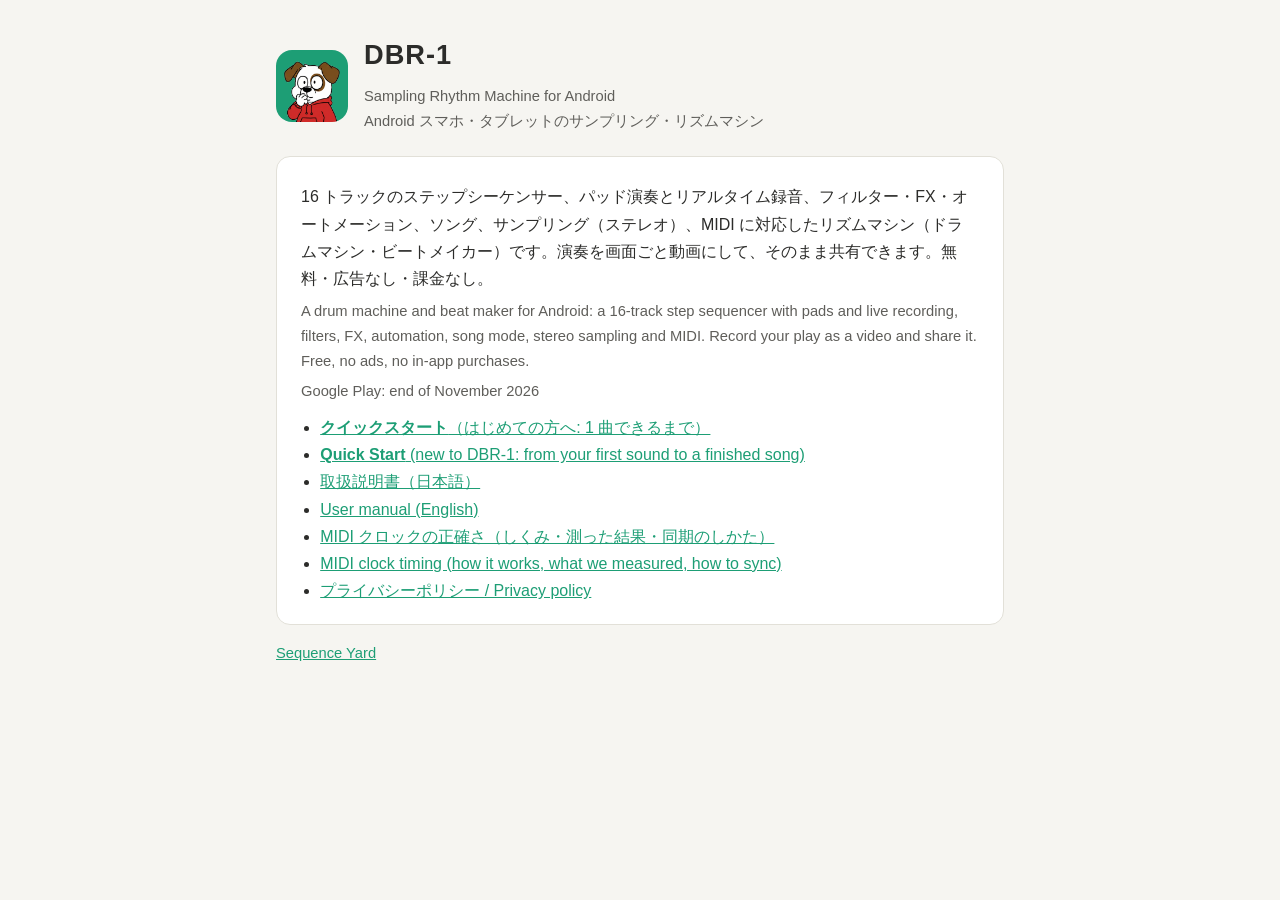
==== dbr1/index.html @ 56efedf0 "MIDI クロックの正確さのページ（日本語・英語）を公開。DBR-1 のページのリンクとサイトマップに追加 Co-Authored-By: Claude Opus 5.5 <noreply@anthr" ====
<!doctype html>
<html lang="ja">
<head>
<meta charset="utf-8">
<meta name="viewport" content="width=device-width, initial-scale=1">
<title>DBR-1 Sampling Rhythm Machine for Android | サンプリング・リズムマシン</title>
<meta name="description" content="DBR-1 は Android のスマホ・タブレットで動くサンプリング・リズムマシン（ドラムマシン・ビートメイカー）です。16 トラックのステップシーケンサー、パッド演奏、サンプリング、FX、オートメーション、MIDI。無料・広告なし・課金なし。 / DBR-1 is a sampling rhythm machine (drum machine and beat maker) for Android phones and tablets: 16-track step sequencer, pads, sampling, FX, automation and MIDI. Free, no ads, no in-app purchases.">
<link rel="canonical" href="https://sequence-yard.github.io/dbr1/">
<meta property="og:type" content="website">
<meta property="og:site_name" content="Sequence Yard">
<meta property="og:title" content="DBR-1 Sampling Rhythm Machine for Android | サンプリング・リズムマシン">
<meta property="og:description" content="DBR-1 は Android のスマホ・タブレットで動くサンプリング・リズムマシン（ドラムマシン・ビートメイカー）です。16 トラックのステップシーケンサー、パッド演奏、サンプリング、FX、オートメーション、MIDI。無料・広告なし・課金なし。 / DBR-1 is a sampling rhythm machine (drum machine and beat maker) for Android phones and tablets: 16-track step sequencer, pads, sampling, FX, automation and MIDI. Free, no ads, no in-app purchases.">
<meta property="og:url" content="https://sequence-yard.github.io/dbr1/">
<meta property="og:image" content="https://sequence-yard.github.io/dbr1/og.png">
<meta property="og:locale" content="ja_JP">
<meta name="twitter:card" content="summary_large_image">
<script type="application/ld+json">{"@context": "https://schema.org", "@type": "SoftwareApplication", "name": "DBR-1 Sampling Rhythm Machine", "alternateName": "DBR-1", "operatingSystem": "Android", "applicationCategory": "MultimediaApplication", "description": "DBR-1 is a sampling rhythm machine (drum machine and beat maker) for Android phones and tablets: 16-track step sequencer, pads, sampling, FX, automation and MIDI. Free, no ads, no in-app purchases.", "url": "https://sequence-yard.github.io/dbr1/", "image": "https://sequence-yard.github.io/dbr1/icon.png", "inLanguage": ["ja", "en"], "offers": {"@type": "Offer", "price": "0", "priceCurrency": "USD"}, "author": {"@type": "Organization", "name": "Sequence Yard", "url": "https://sequence-yard.github.io/"}}</script>
<style>
  :root { --bg:#f6f5f1; --card:#fff; --text:#2c2c2a; --sub:#5f5e5a; --line:#e2e0d8; --accent:#1d9e75; }
  @media (prefers-color-scheme: dark) {
    :root { --bg:#161616; --card:#1f1f1e; --text:#e8e7e2; --sub:#a3a29c; --line:#333; --accent:#5dcaa5; }
  }
  * { box-sizing: border-box; }
  body { margin:0; background:var(--bg); color:var(--text);
         font: 16px/1.7 "Roboto","Noto Sans JP","Hiragino Sans",sans-serif; }
  main { max-width: 760px; margin: 0 auto; padding: 32px 16px 64px; }
  a { color: var(--accent); }
  .card { background:var(--card); border:1px solid var(--line); border-radius:14px; padding:20px 24px; margin:16px 0; }
  .app { display:flex; gap:16px; align-items:center; }
  .app img { width:72px; height:72px; border-radius:16px; flex:none; }
  h1 { margin:0 0 4px; font-size:1.7em; letter-spacing:1px; }
  h2 { margin:0; font-size:1.25em; }
  p { margin:.4em 0; }
  .sub { color:var(--sub); font-size:.92em; }
  ul.links { padding-left:1.2em; margin:.6em 0 0; }
</style>
</head>
<body>
<main>
<div class="app">
  <img src="icon.png" alt="DBR-1">
  <div>
    <h1>DBR-1</h1>
    <p class="sub">Sampling Rhythm Machine for Android<br>Android スマホ・タブレットのサンプリング・リズムマシン</p>
  </div>
</div>

<div class="card">
  <p>16 トラックのステップシーケンサー、パッド演奏とリアルタイム録音、フィルター・FX・オートメーション、ソング、サンプリング（ステレオ）、MIDI に対応したリズムマシン（ドラムマシン・ビートメイカー）です。演奏を画面ごと動画にして、そのまま共有できます。無料・広告なし・課金なし。</p>
  <p class="sub">A drum machine and beat maker for Android: a 16-track step sequencer with pads and live recording, filters, FX, automation, song mode, stereo sampling and MIDI. Record your play as a video and share it. Free, no ads, no in-app purchases.</p>
  <p class="sub">Google Play: end of November 2026</p>
  <ul class="links">
    <li><a href="manual/quick_ja.html"><b>クイックスタート</b>（はじめての方へ: 1 曲できるまで）</a></li>
    <li><a href="manual/quick_en.html"><b>Quick Start</b> (new to DBR-1: from your first sound to a finished song)</a></li>
    <li><a href="manual/ja.html">取扱説明書（日本語）</a></li>
    <li><a href="manual/en.html">User manual (English)</a></li>
    <li><a href="manual/midi-clock_ja.html">MIDI クロックの正確さ（しくみ・測った結果・同期のしかた）</a></li>
    <li><a href="manual/midi-clock_en.html">MIDI clock timing (how it works, what we measured, how to sync)</a></li>
    <li><a href="https://sequence-yard.github.io/dbr1-privacy/">プライバシーポリシー / Privacy policy</a></li>
  </ul>
</div>

<p class="sub"><a href="../">Sequence Yard</a></p>
</main>
</body>
</html>
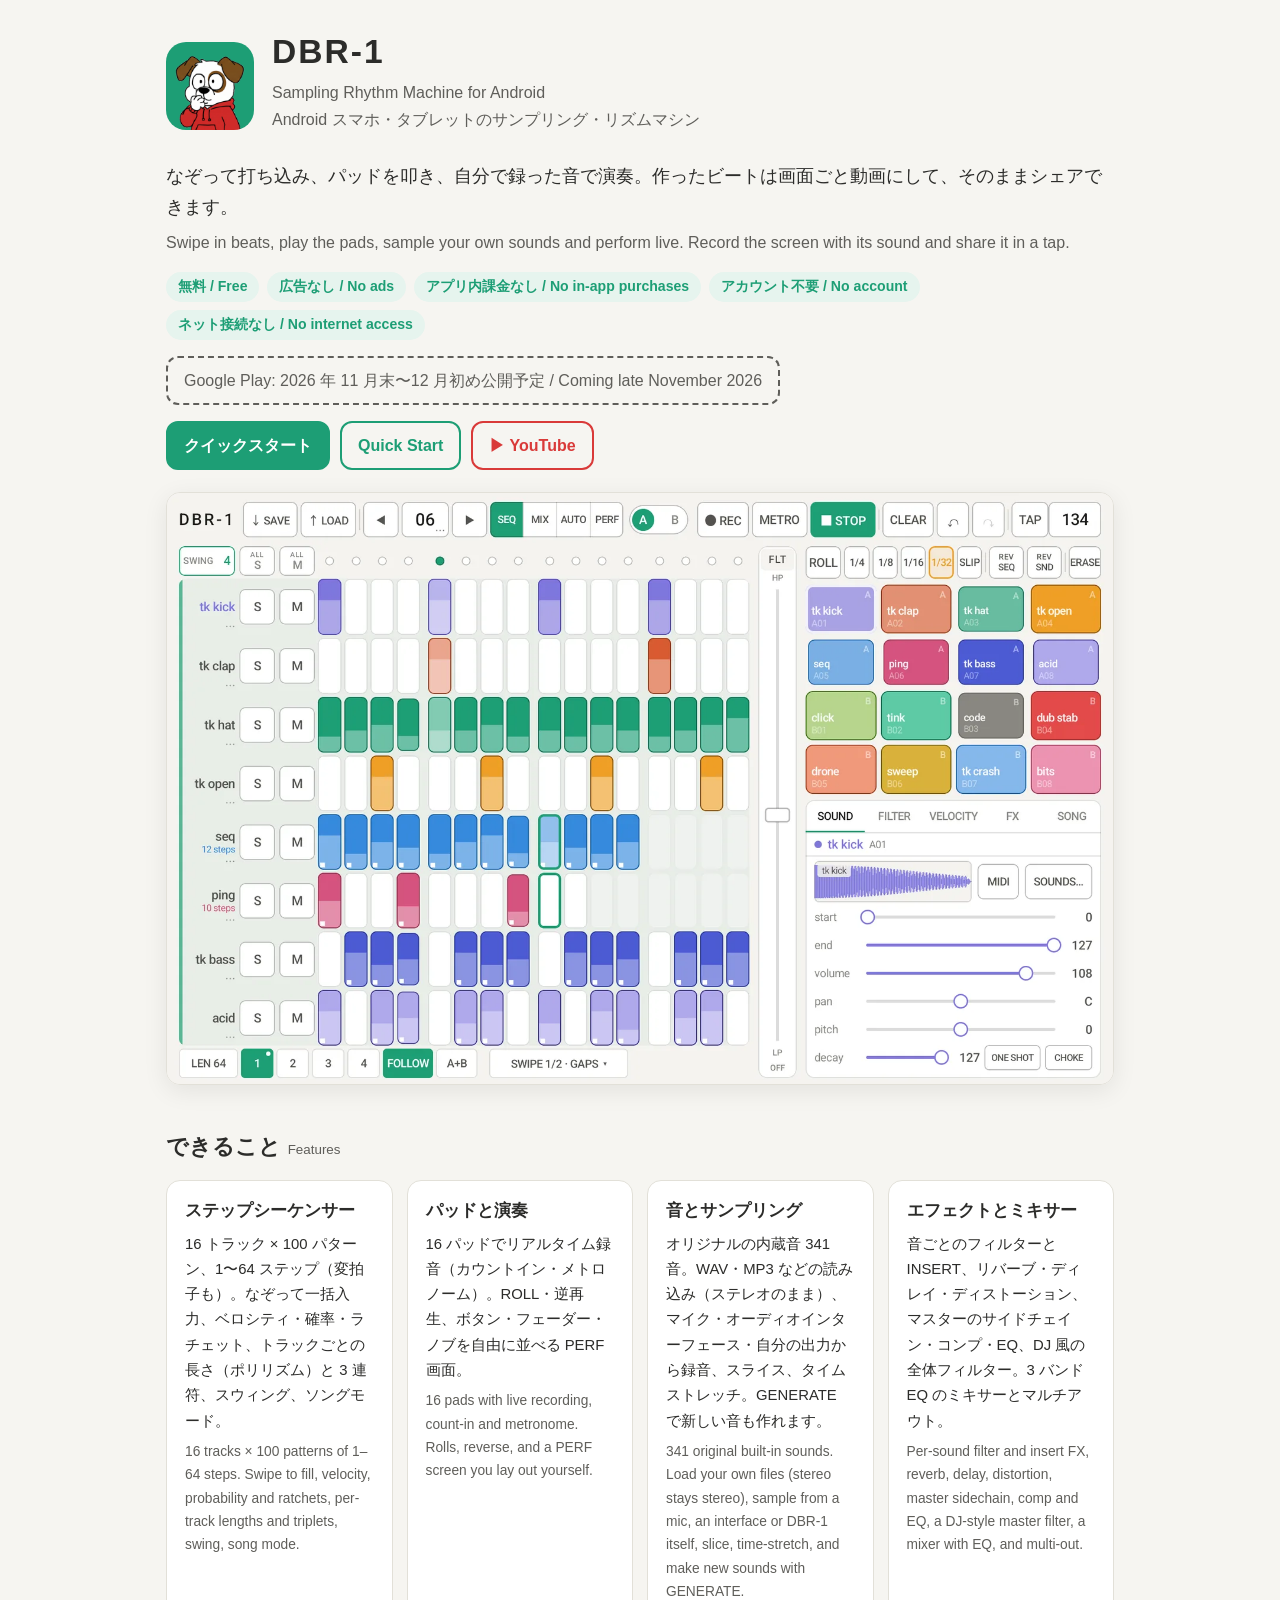
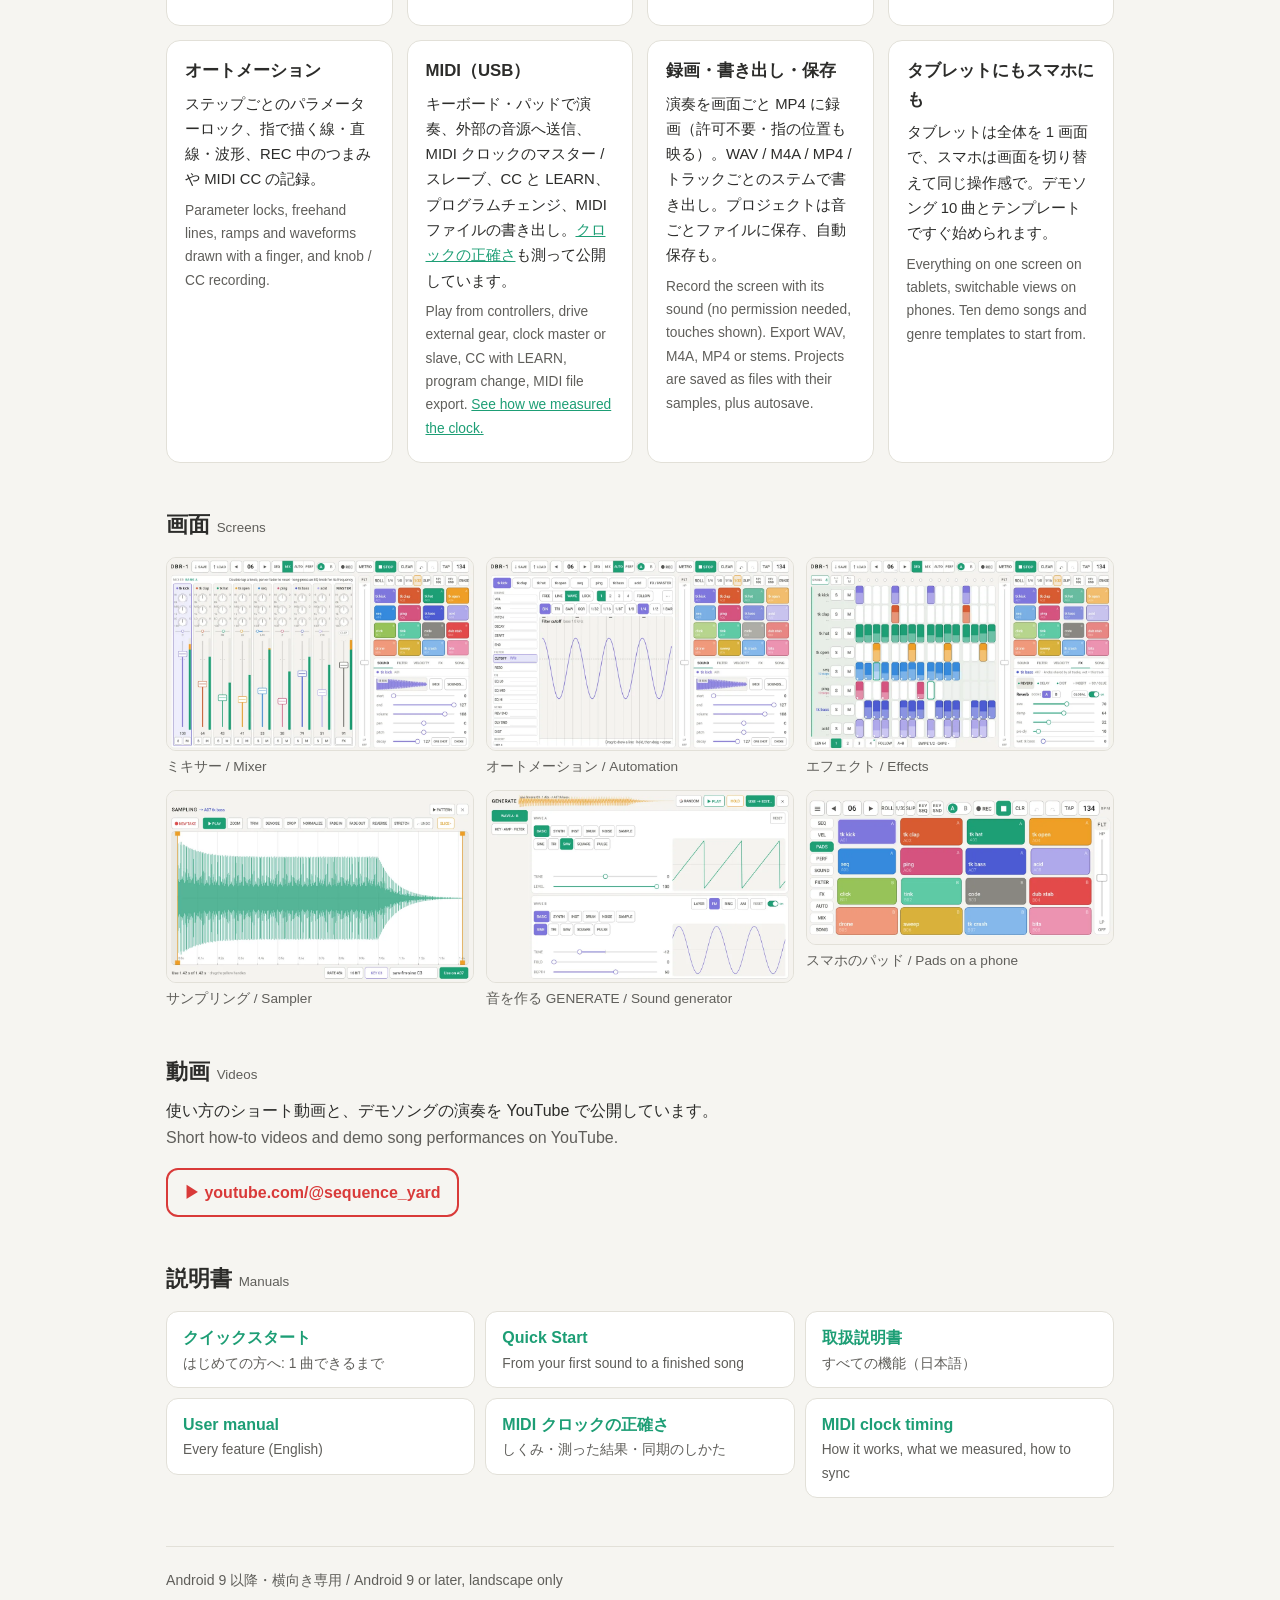
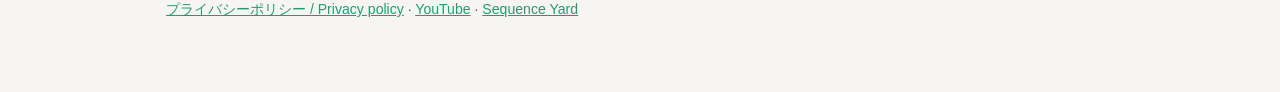
==== commit 09f701c3: "DBR-1 のページを作り直し: スクリーンショット、機能のカード、画面のギャラリー、YouTube へのリンク、説明書のリンクをカードに Co-Authored-By: Claude Opus 5." ====
--- a/dbr1/index.html
+++ b/dbr1/index.html
@@ -14,30 +14,54 @@
 <meta property="og:image" content="https://sequence-yard.github.io/dbr1/og.png">
 <meta property="og:locale" content="ja_JP">
 <meta name="twitter:card" content="summary_large_image">
-<script type="application/ld+json">{"@context": "https://schema.org", "@type": "SoftwareApplication", "name": "DBR-1 Sampling Rhythm Machine", "alternateName": "DBR-1", "operatingSystem": "Android", "applicationCategory": "MultimediaApplication", "description": "DBR-1 is a sampling rhythm machine (drum machine and beat maker) for Android phones and tablets: 16-track step sequencer, pads, sampling, FX, automation and MIDI. Free, no ads, no in-app purchases.", "url": "https://sequence-yard.github.io/dbr1/", "image": "https://sequence-yard.github.io/dbr1/icon.png", "inLanguage": ["ja", "en"], "offers": {"@type": "Offer", "price": "0", "priceCurrency": "USD"}, "author": {"@type": "Organization", "name": "Sequence Yard", "url": "https://sequence-yard.github.io/"}}</script>
+<script type="application/ld+json">{"@context": "https://schema.org", "@type": "SoftwareApplication", "name": "DBR-1 Sampling Rhythm Machine", "alternateName": "DBR-1", "operatingSystem": "Android", "applicationCategory": "MultimediaApplication", "description": "DBR-1 is a sampling rhythm machine (drum machine and beat maker) for Android phones and tablets: 16-track step sequencer, pads, sampling, FX, automation and MIDI. Free, no ads, no in-app purchases.", "url": "https://sequence-yard.github.io/dbr1/", "image": "https://sequence-yard.github.io/dbr1/icon.png", "screenshot": "https://sequence-yard.github.io/dbr1/img/tablet_1_sequencer.webp", "inLanguage": ["ja", "en"], "offers": {"@type": "Offer", "price": "0", "priceCurrency": "USD"}, "author": {"@type": "Organization", "name": "Sequence Yard", "url": "https://sequence-yard.github.io/", "sameAs": ["https://www.youtube.com/@sequence_yard"]}}</script>
 <style>
-  :root { --bg:#f6f5f1; --card:#fff; --text:#2c2c2a; --sub:#5f5e5a; --line:#e2e0d8; --accent:#1d9e75; }
+  :root { --bg:#f6f5f1; --card:#fff; --text:#2c2c2a; --sub:#5f5e5a; --line:#e2e0d8; --accent:#1d9e75; --chip:#e6f4ee; --yt:#d93a39; }
   @media (prefers-color-scheme: dark) {
-    :root { --bg:#161616; --card:#1f1f1e; --text:#e8e7e2; --sub:#a3a29c; --line:#333; --accent:#5dcaa5; }
+    :root { --bg:#161616; --card:#1f1f1e; --text:#e8e7e2; --sub:#a3a29c; --line:#333; --accent:#5dcaa5; --chip:#1d3029; --yt:#f07a79; }
   }
   * { box-sizing: border-box; }
   body { margin:0; background:var(--bg); color:var(--text);
          font: 16px/1.7 "Roboto","Noto Sans JP","Hiragino Sans",sans-serif; }
-  main { max-width: 760px; margin: 0 auto; padding: 32px 16px 64px; }
+  main { max-width: 980px; margin: 0 auto; padding: 32px 16px 64px; }
   a { color: var(--accent); }
-  .card { background:var(--card); border:1px solid var(--line); border-radius:14px; padding:20px 24px; margin:16px 0; }
-  .app { display:flex; gap:16px; align-items:center; }
-  .app img { width:72px; height:72px; border-radius:16px; flex:none; }
-  h1 { margin:0 0 4px; font-size:1.7em; letter-spacing:1px; }
-  h2 { margin:0; font-size:1.25em; }
+  img { max-width:100%; height:auto; display:block; }
+  .hero { display:flex; gap:18px; align-items:center; }
+  .hero img { width:88px; height:88px; border-radius:20px; flex:none; }
+  h1 { margin:0; font-size:2.1em; letter-spacing:2px; line-height:1.2; }
+  h2 { font-size:1.35em; margin:44px 0 4px; }
+  h2 small { font-size:.62em; color:var(--sub); font-weight:normal; margin-left:.5em; }
   p { margin:.4em 0; }
-  .sub { color:var(--sub); font-size:.92em; }
-  ul.links { padding-left:1.2em; margin:.6em 0 0; }
+  .sub { color:var(--sub); }
+  .lead { font-size:1.12em; margin:22px 0 6px; }
+  .chips { display:flex; flex-wrap:wrap; gap:8px; margin:16px 0; padding:0; list-style:none; }
+  .chips li { background:var(--chip); color:var(--accent); border-radius:999px; padding:3px 12px; font-size:.88em; font-weight:bold; }
+  .btns { display:flex; flex-wrap:wrap; gap:10px; margin:16px 0 8px; }
+  .btn { display:inline-flex; align-items:center; gap:8px; border-radius:12px; padding:9px 16px; font-weight:bold; text-decoration:none; border:2px solid var(--accent); }
+  .btn.main { background:var(--accent); color:#fff; }
+  .btn.soon { border-style:dashed; color:var(--sub); border-color:var(--sub); cursor:default; font-weight:normal; }
+  .btn.yt { border-color:var(--yt); color:var(--yt); }
+  .shot { margin:22px 0 0; border-radius:14px; overflow:hidden; border:1px solid var(--line); box-shadow:0 6px 24px rgba(0,0,0,.08); }
+  .grid { display:grid; grid-template-columns:repeat(auto-fill,minmax(min(210px,100%),1fr)); gap:14px; margin-top:14px; }
+  .card { background:var(--card); border:1px solid var(--line); border-radius:14px; padding:16px 18px; }
+  .card h3 { margin:0 0 4px; font-size:1.05em; }
+  .card p { font-size:.93em; }
+  .card .en { color:var(--sub); font-size:.86em; margin-top:6px; }
+  .gallery { display:grid; grid-template-columns:repeat(auto-fill,minmax(min(280px,100%),1fr)); gap:12px; margin-top:14px; }
+  .gallery figure { margin:0; }
+  .gallery img { border-radius:10px; border:1px solid var(--line); }
+  .gallery figcaption { font-size:.85em; color:var(--sub); margin-top:4px; }
+  ul.links { list-style:none; padding:0; margin:14px 0 0; display:grid; grid-template-columns:repeat(auto-fill,minmax(min(280px,100%),1fr)); gap:10px; }
+  ul.links a { display:block; background:var(--card); border:1px solid var(--line); border-radius:12px; padding:12px 16px; text-decoration:none; color:var(--text); }
+  ul.links a b { color:var(--accent); }
+  ul.links a span { display:block; color:var(--sub); font-size:.86em; }
+  footer { margin-top:48px; padding-top:16px; border-top:1px solid var(--line); color:var(--sub); font-size:.88em; }
 </style>
 </head>
 <body>
 <main>
-<div class="app">
+
+<div class="hero">
   <img src="icon.png" alt="DBR-1">
   <div>
     <h1>DBR-1</h1>
@@ -45,22 +69,96 @@
   </div>
 </div>
 
-<div class="card">
-  <p>16 トラックのステップシーケンサー、パッド演奏とリアルタイム録音、フィルター・FX・オートメーション、ソング、サンプリング（ステレオ）、MIDI に対応したリズムマシン（ドラムマシン・ビートメイカー）です。演奏を画面ごと動画にして、そのまま共有できます。無料・広告なし・課金なし。</p>
-  <p class="sub">A drum machine and beat maker for Android: a 16-track step sequencer with pads and live recording, filters, FX, automation, song mode, stereo sampling and MIDI. Record your play as a video and share it. Free, no ads, no in-app purchases.</p>
-  <p class="sub">Google Play: end of November 2026</p>
-  <ul class="links">
-    <li><a href="manual/quick_ja.html"><b>クイックスタート</b>（はじめての方へ: 1 曲できるまで）</a></li>
-    <li><a href="manual/quick_en.html"><b>Quick Start</b> (new to DBR-1: from your first sound to a finished song)</a></li>
-    <li><a href="manual/ja.html">取扱説明書（日本語）</a></li>
-    <li><a href="manual/en.html">User manual (English)</a></li>
-    <li><a href="manual/midi-clock_ja.html">MIDI クロックの正確さ（しくみ・測った結果・同期のしかた）</a></li>
-    <li><a href="manual/midi-clock_en.html">MIDI clock timing (how it works, what we measured, how to sync)</a></li>
-    <li><a href="https://sequence-yard.github.io/dbr1-privacy/">プライバシーポリシー / Privacy policy</a></li>
-  </ul>
+<p class="lead">なぞって打ち込み、パッドを叩き、自分で録った音で演奏。作ったビートは画面ごと動画にして、そのままシェアできます。</p>
+<p class="sub">Swipe in beats, play the pads, sample your own sounds and perform live. Record the screen with its sound and share it in a tap.</p>
+
+<ul class="chips">
+  <li>無料 / Free</li><li>広告なし / No ads</li><li>アプリ内課金なし / No in-app purchases</li><li>アカウント不要 / No account</li><li>ネット接続なし / No internet access</li>
+</ul>
+
+<div class="btns">
+  <span class="btn soon">Google Play: 2026 年 11 月末〜12 月初め公開予定 / Coming late November 2026</span>
+</div>
+<div class="btns">
+  <a class="btn main" href="manual/quick_ja.html">クイックスタート</a>
+  <a class="btn" href="manual/quick_en.html">Quick Start</a>
+  <a class="btn yt" href="https://www.youtube.com/@sequence_yard" target="_blank" rel="noopener">▶ YouTube</a>
 </div>
 
-<p class="sub"><a href="../">Sequence Yard</a></p>
+<div class="shot"><img src="img/tablet_1_sequencer.webp" width="1600" height="1000" alt="DBR-1 のシーケンサーの画面（タブレット） / DBR-1 sequencer on a tablet"></div>
+
+<h2>できること<small>Features</small></h2>
+<div class="grid">
+  <div class="card">
+    <h3>ステップシーケンサー</h3>
+    <p>16 トラック × 100 パターン、1〜64 ステップ（変拍子も）。なぞって一括入力、ベロシティ・確率・ラチェット、トラックごとの長さ（ポリリズム）と 3 連符、スウィング、ソングモード。</p>
+    <p class="en">16 tracks × 100 patterns of 1–64 steps. Swipe to fill, velocity, probability and ratchets, per-track lengths and triplets, swing, song mode.</p>
+  </div>
+  <div class="card">
+    <h3>パッドと演奏</h3>
+    <p>16 パッドでリアルタイム録音（カウントイン・メトロノーム）。ROLL・逆再生、ボタン・フェーダー・ノブを自由に並べる PERF 画面。</p>
+    <p class="en">16 pads with live recording, count-in and metronome. Rolls, reverse, and a PERF screen you lay out yourself.</p>
+  </div>
+  <div class="card">
+    <h3>音とサンプリング</h3>
+    <p>オリジナルの内蔵音 341 音。WAV・MP3 などの読み込み（ステレオのまま）、マイク・オーディオインターフェース・自分の出力から録音、スライス、タイムストレッチ。GENERATE で新しい音も作れます。</p>
+    <p class="en">341 original built-in sounds. Load your own files (stereo stays stereo), sample from a mic, an interface or DBR-1 itself, slice, time-stretch, and make new sounds with GENERATE.</p>
+  </div>
+  <div class="card">
+    <h3>エフェクトとミキサー</h3>
+    <p>音ごとのフィルターと INSERT、リバーブ・ディレイ・ディストーション、マスターのサイドチェイン・コンプ・EQ、DJ 風の全体フィルター。3 バンド EQ のミキサーとマルチアウト。</p>
+    <p class="en">Per-sound filter and insert FX, reverb, delay, distortion, master sidechain, comp and EQ, a DJ-style master filter, a mixer with EQ, and multi-out.</p>
+  </div>
+  <div class="card">
+    <h3>オートメーション</h3>
+    <p>ステップごとのパラメーターロック、指で描く線・直線・波形、REC 中のつまみや MIDI CC の記録。</p>
+    <p class="en">Parameter locks, freehand lines, ramps and waveforms drawn with a finger, and knob / CC recording.</p>
+  </div>
+  <div class="card">
+    <h3>MIDI（USB）</h3>
+    <p>キーボード・パッドで演奏、外部の音源へ送信、MIDI クロックのマスター / スレーブ、CC と LEARN、プログラムチェンジ、MIDI ファイルの書き出し。<a href="manual/midi-clock_ja.html">クロックの正確さ</a>も測って公開しています。</p>
+    <p class="en">Play from controllers, drive external gear, clock master or slave, CC with LEARN, program change, MIDI file export. <a href="manual/midi-clock_en.html">See how we measured the clock.</a></p>
+  </div>
+  <div class="card">
+    <h3>録画・書き出し・保存</h3>
+    <p>演奏を画面ごと MP4 に録画（許可不要・指の位置も映る）。WAV / M4A / MP4 / トラックごとのステムで書き出し。プロジェクトは音ごとファイルに保存、自動保存も。</p>
+    <p class="en">Record the screen with its sound (no permission needed, touches shown). Export WAV, M4A, MP4 or stems. Projects are saved as files with their samples, plus autosave.</p>
+  </div>
+  <div class="card">
+    <h3>タブレットにもスマホにも</h3>
+    <p>タブレットは全体を 1 画面で、スマホは画面を切り替えて同じ操作感で。デモソング 10 曲とテンプレートですぐ始められます。</p>
+    <p class="en">Everything on one screen on tablets, switchable views on phones. Ten demo songs and genre templates to start from.</p>
+  </div>
+</div>
+
+<h2>画面<small>Screens</small></h2>
+<div class="gallery">
+  <figure><img src="img/tablet_2_mixer.webp" loading="lazy" width="960" height="600" alt="ミキサー / Mixer"><figcaption>ミキサー / Mixer</figcaption></figure>
+  <figure><img src="img/tablet_3_automation.webp" loading="lazy" width="960" height="600" alt="オートメーション / Automation"><figcaption>オートメーション / Automation</figcaption></figure>
+  <figure><img src="img/tablet_5_fx.webp" loading="lazy" width="960" height="600" alt="エフェクト / Effects"><figcaption>エフェクト / Effects</figcaption></figure>
+  <figure><img src="img/tablet_4_sampler.webp" loading="lazy" width="960" height="600" alt="サンプリング / Sampler"><figcaption>サンプリング / Sampler</figcaption></figure>
+  <figure><img src="img/tablet_7_generate.webp" loading="lazy" width="960" height="600" alt="音を作る GENERATE / Sound generator"><figcaption>音を作る GENERATE / Sound generator</figcaption></figure>
+  <figure><img src="img/phone_2_pads.webp" loading="lazy" width="960" height="480" alt="スマホのパッド / Pads on a phone"><figcaption>スマホのパッド / Pads on a phone</figcaption></figure>
+</div>
+
+<h2>動画<small>Videos</small></h2>
+<p>使い方のショート動画と、デモソングの演奏を YouTube で公開しています。<br><span class="sub">Short how-to videos and demo song performances on YouTube.</span></p>
+<div class="btns"><a class="btn yt" href="https://www.youtube.com/@sequence_yard" target="_blank" rel="noopener">▶ youtube.com/@sequence_yard</a></div>
+
+<h2>説明書<small>Manuals</small></h2>
+<ul class="links">
+  <li><a href="manual/quick_ja.html"><b>クイックスタート</b><span>はじめての方へ: 1 曲できるまで</span></a></li>
+  <li><a href="manual/quick_en.html"><b>Quick Start</b><span>From your first sound to a finished song</span></a></li>
+  <li><a href="manual/ja.html"><b>取扱説明書</b><span>すべての機能（日本語）</span></a></li>
+  <li><a href="manual/en.html"><b>User manual</b><span>Every feature (English)</span></a></li>
+  <li><a href="manual/midi-clock_ja.html"><b>MIDI クロックの正確さ</b><span>しくみ・測った結果・同期のしかた</span></a></li>
+  <li><a href="manual/midi-clock_en.html"><b>MIDI clock timing</b><span>How it works, what we measured, how to sync</span></a></li>
+</ul>
+
+<footer>
+  <p>Android 9 以降・横向き専用 / Android 9 or later, landscape only</p>
+  <p><a href="https://sequence-yard.github.io/dbr1-privacy/">プライバシーポリシー / Privacy policy</a> · <a href="https://www.youtube.com/@sequence_yard" target="_blank" rel="noopener">YouTube</a> · <a href="../">Sequence Yard</a></p>
+</footer>
 </main>
 </body>
 </html>
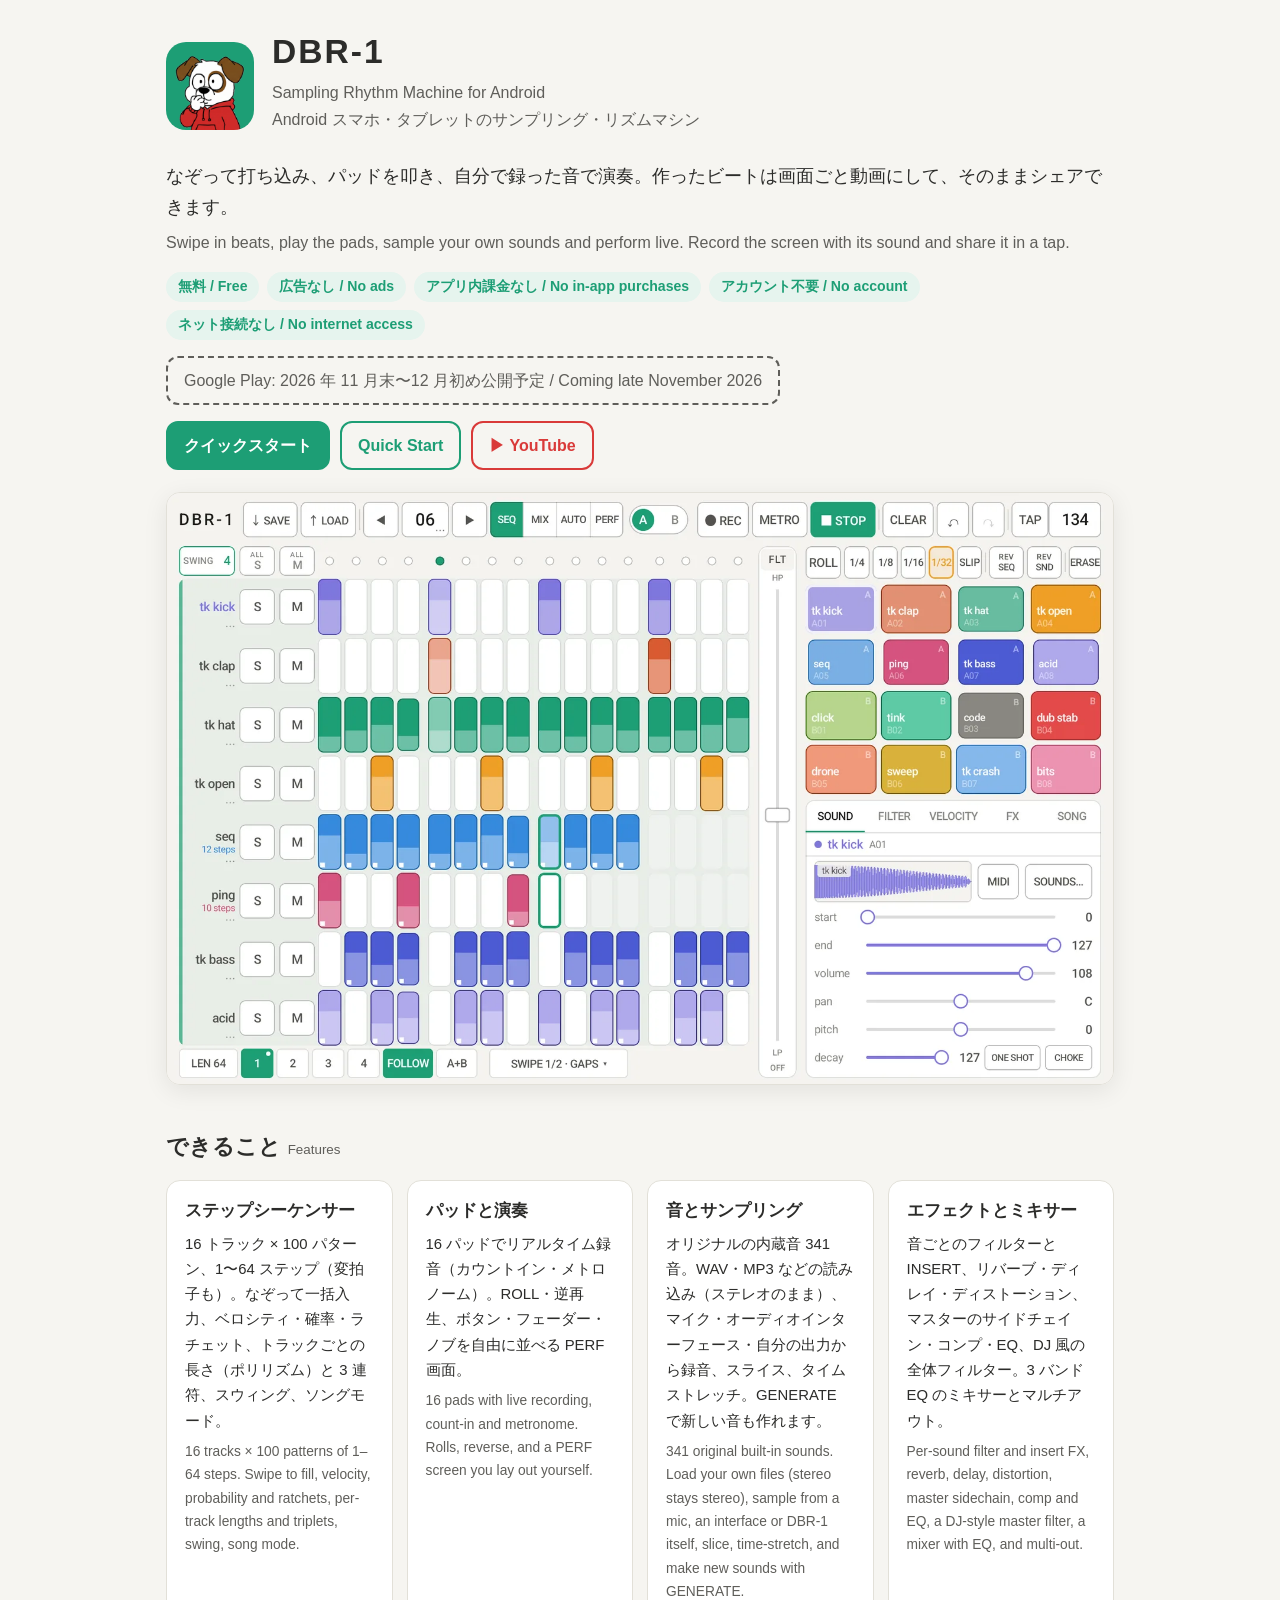
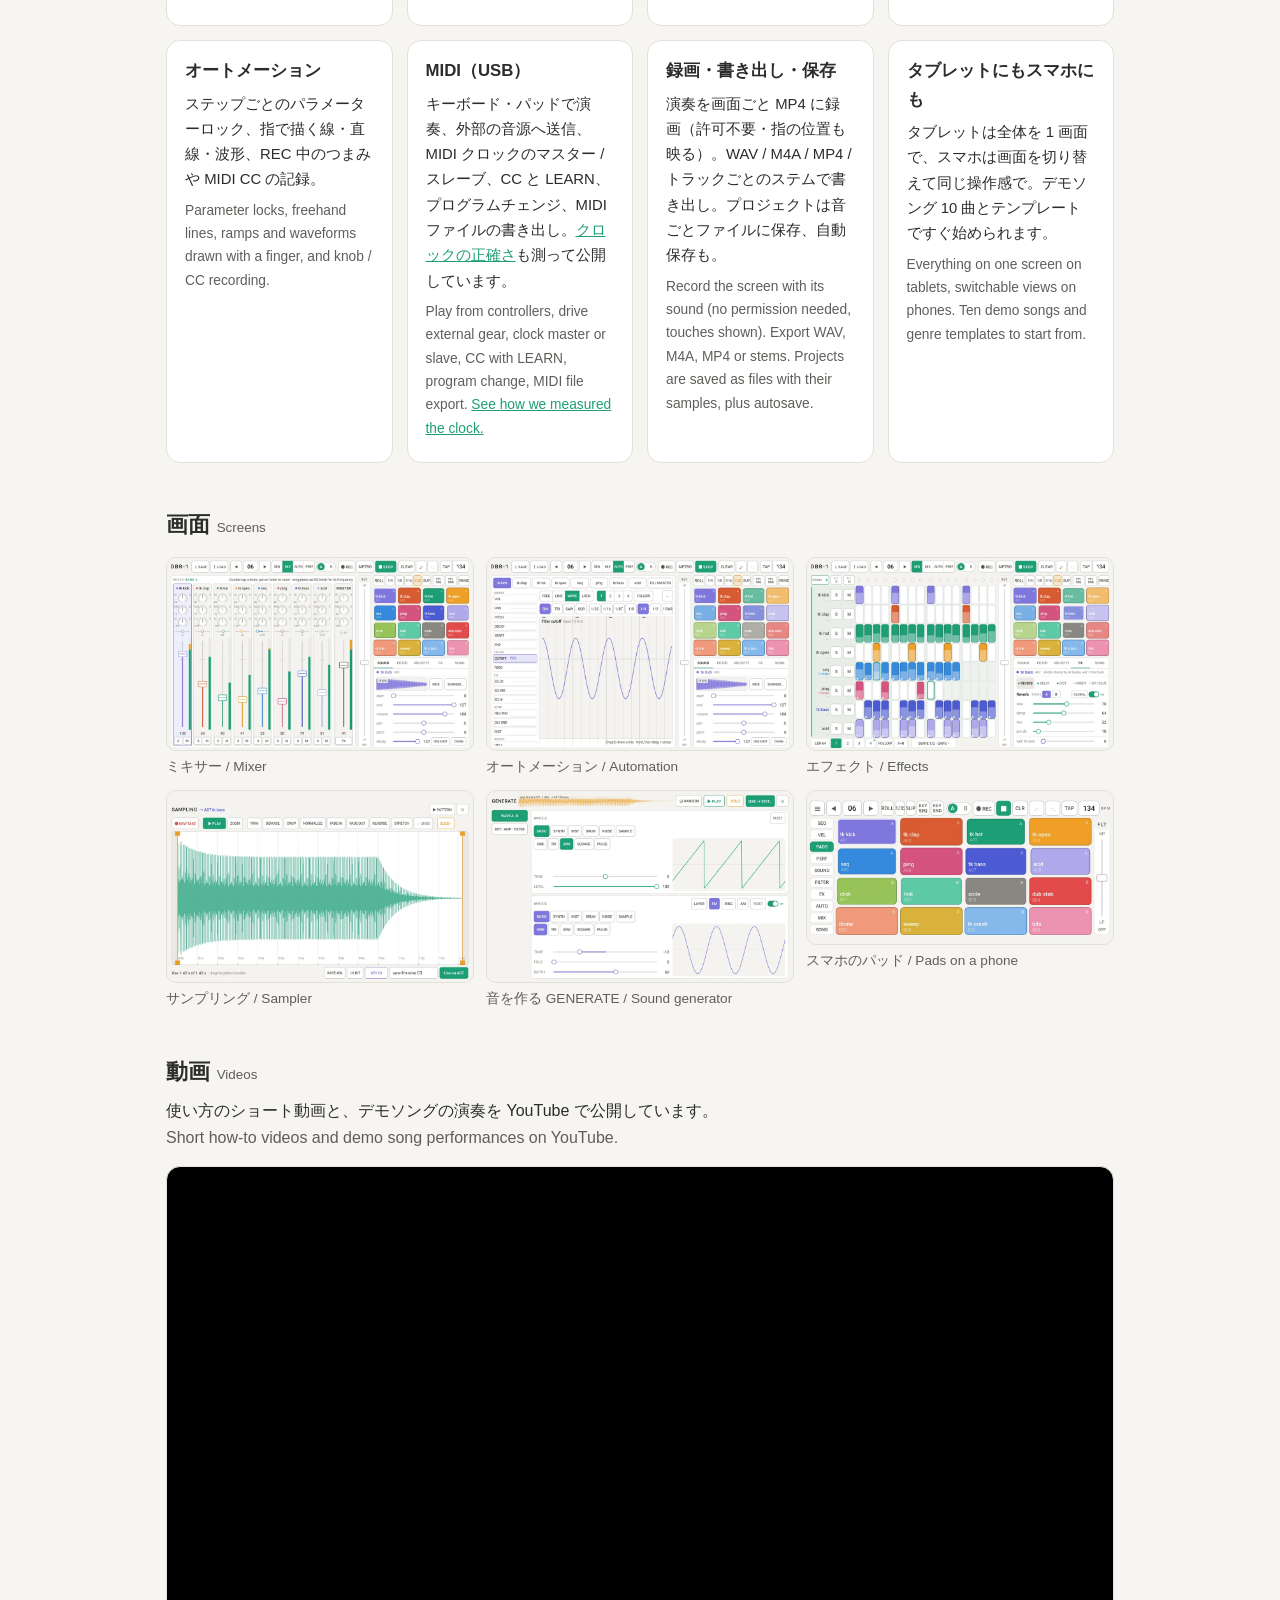
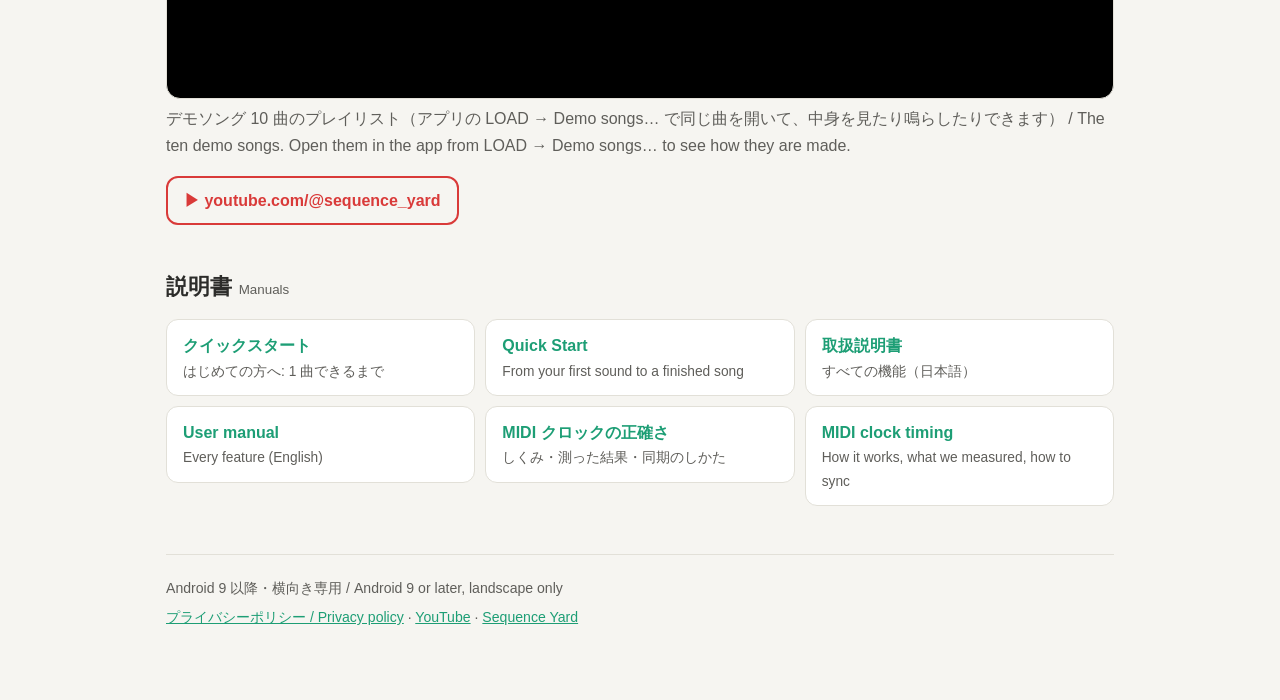
==== commit c3bd4997: "DBR-1 のページ: 動画の所にデモソングのプレイリストを埋め込み Co-Authored-By: Claude Opus 5.5 <noreply@anthropic.com> Claude-Se" ====
--- a/dbr1/index.html
+++ b/dbr1/index.html
@@ -55,6 +55,8 @@
   ul.links a { display:block; background:var(--card); border:1px solid var(--line); border-radius:12px; padding:12px 16px; text-decoration:none; color:var(--text); }
   ul.links a b { color:var(--accent); }
   ul.links a span { display:block; color:var(--sub); font-size:.86em; }
+  .video { position:relative; aspect-ratio:16/9; margin:14px 0 6px; border-radius:14px; overflow:hidden; border:1px solid var(--line); background:#000; }
+  .video iframe { position:absolute; inset:0; width:100%; height:100%; border:0; }
   footer { margin-top:48px; padding-top:16px; border-top:1px solid var(--line); color:var(--sub); font-size:.88em; }
 </style>
 </head>
@@ -143,6 +145,8 @@
 
 <h2>動画<small>Videos</small></h2>
 <p>使い方のショート動画と、デモソングの演奏を YouTube で公開しています。<br><span class="sub">Short how-to videos and demo song performances on YouTube.</span></p>
+<div class="video"><iframe src="https://www.youtube-nocookie.com/embed/videoseries?list=PLN99t_O-VNWo" title="DBR-1 Demo Songs（デモソングのプレイリスト / demo song playlist）" loading="lazy" allow="accelerometer; autoplay; clipboard-write; encrypted-media; gyroscope; picture-in-picture; web-share" referrerpolicy="strict-origin-when-cross-origin" allowfullscreen></iframe></div>
+<p class="sub">デモソング 10 曲のプレイリスト（アプリの LOAD → Demo songs… で同じ曲を開いて、中身を見たり鳴らしたりできます） / The ten demo songs. Open them in the app from LOAD → Demo songs… to see how they are made.</p>
 <div class="btns"><a class="btn yt" href="https://www.youtube.com/@sequence_yard" target="_blank" rel="noopener">▶ youtube.com/@sequence_yard</a></div>
 
 <h2>説明書<small>Manuals</small></h2>
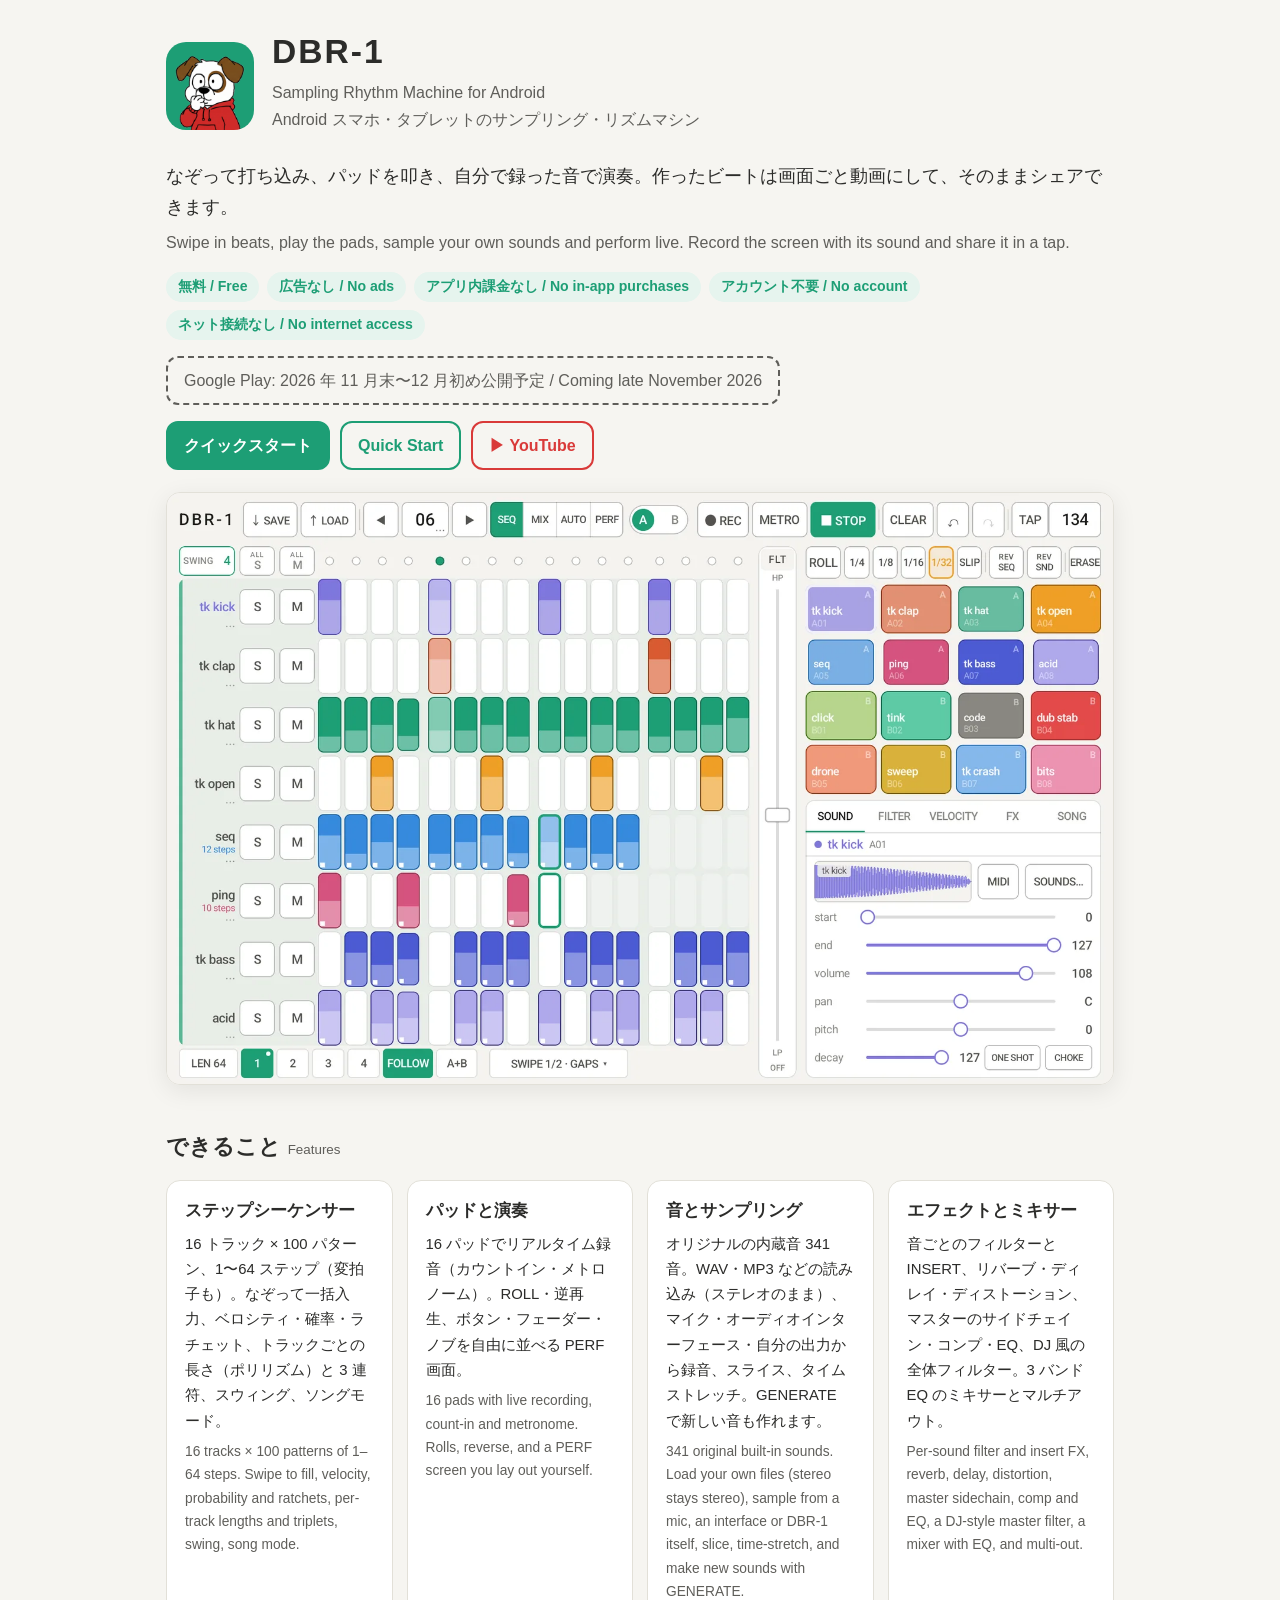
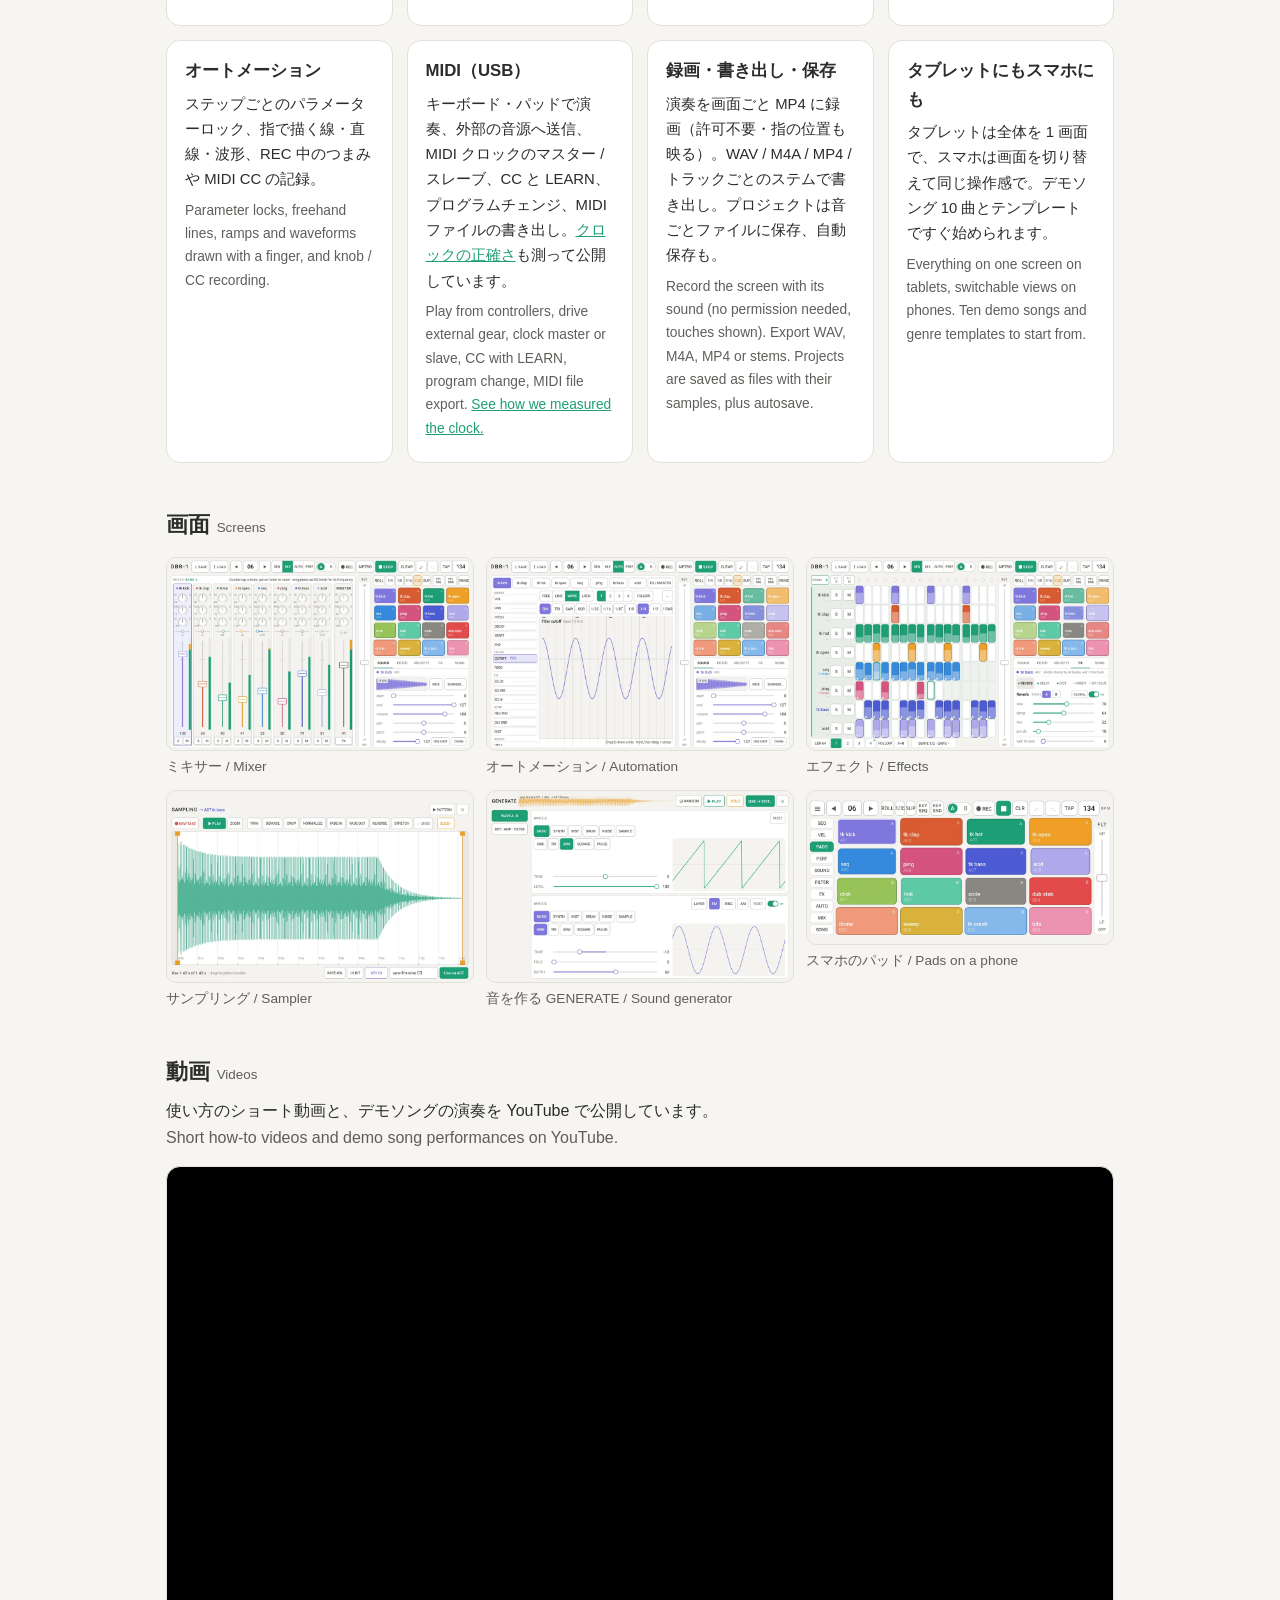
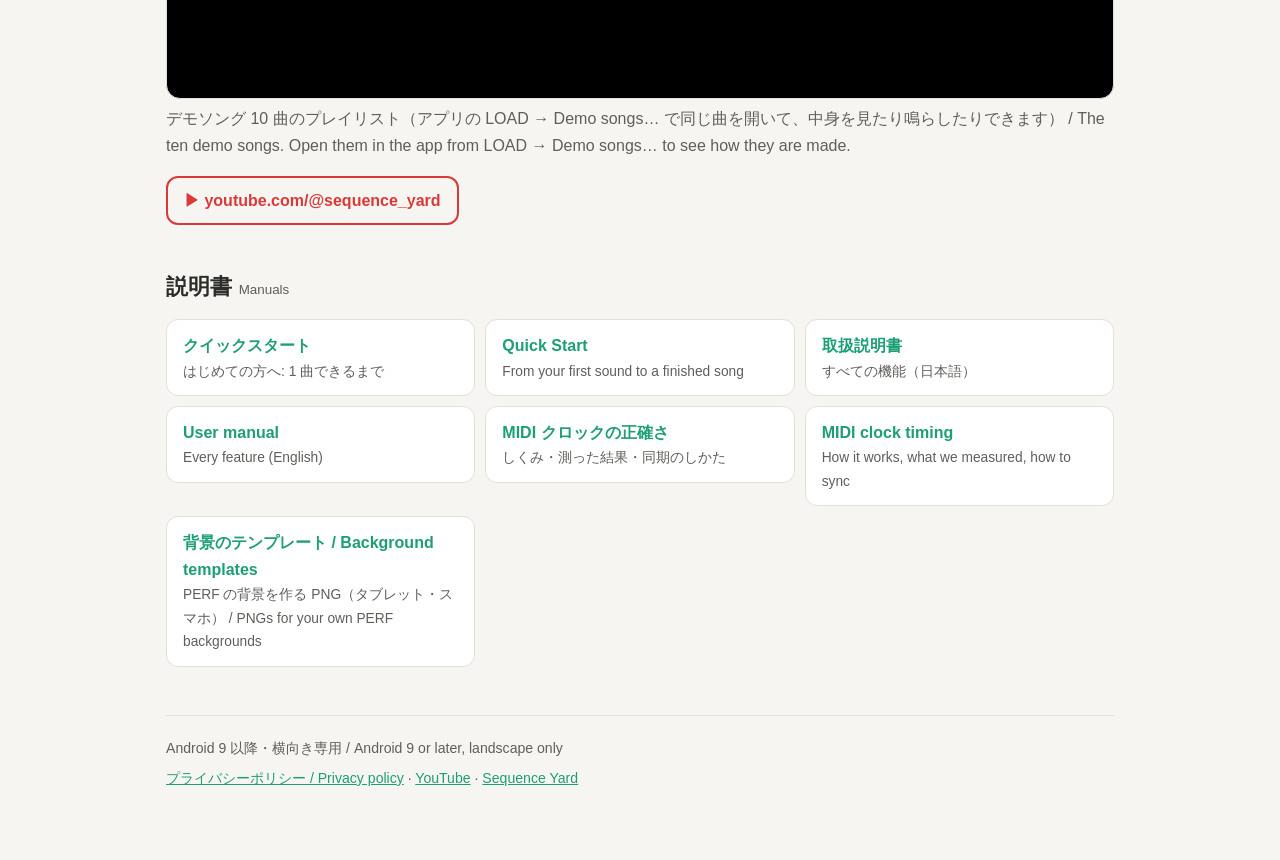
==== commit 5f3bf75f: "DBR-1: パフォーマンス画面の背景のテンプレート（PNG）を公開、説明書に大きさの例とリンク Co-Authored-By: Claude Opus 5.5 <noreply@anthropic." ====
--- a/dbr1/index.html
+++ b/dbr1/index.html
@@ -157,6 +157,7 @@
   <li><a href="manual/en.html"><b>User manual</b><span>Every feature (English)</span></a></li>
   <li><a href="manual/midi-clock_ja.html"><b>MIDI クロックの正確さ</b><span>しくみ・測った結果・同期のしかた</span></a></li>
   <li><a href="manual/midi-clock_en.html"><b>MIDI clock timing</b><span>How it works, what we measured, how to sync</span></a></li>
+  <li><a href="templates/"><b>背景のテンプレート / Background templates</b><span>PERF の背景を作る PNG（タブレット・スマホ） / PNGs for your own PERF backgrounds</span></a></li>
 </ul>
 
 <footer>
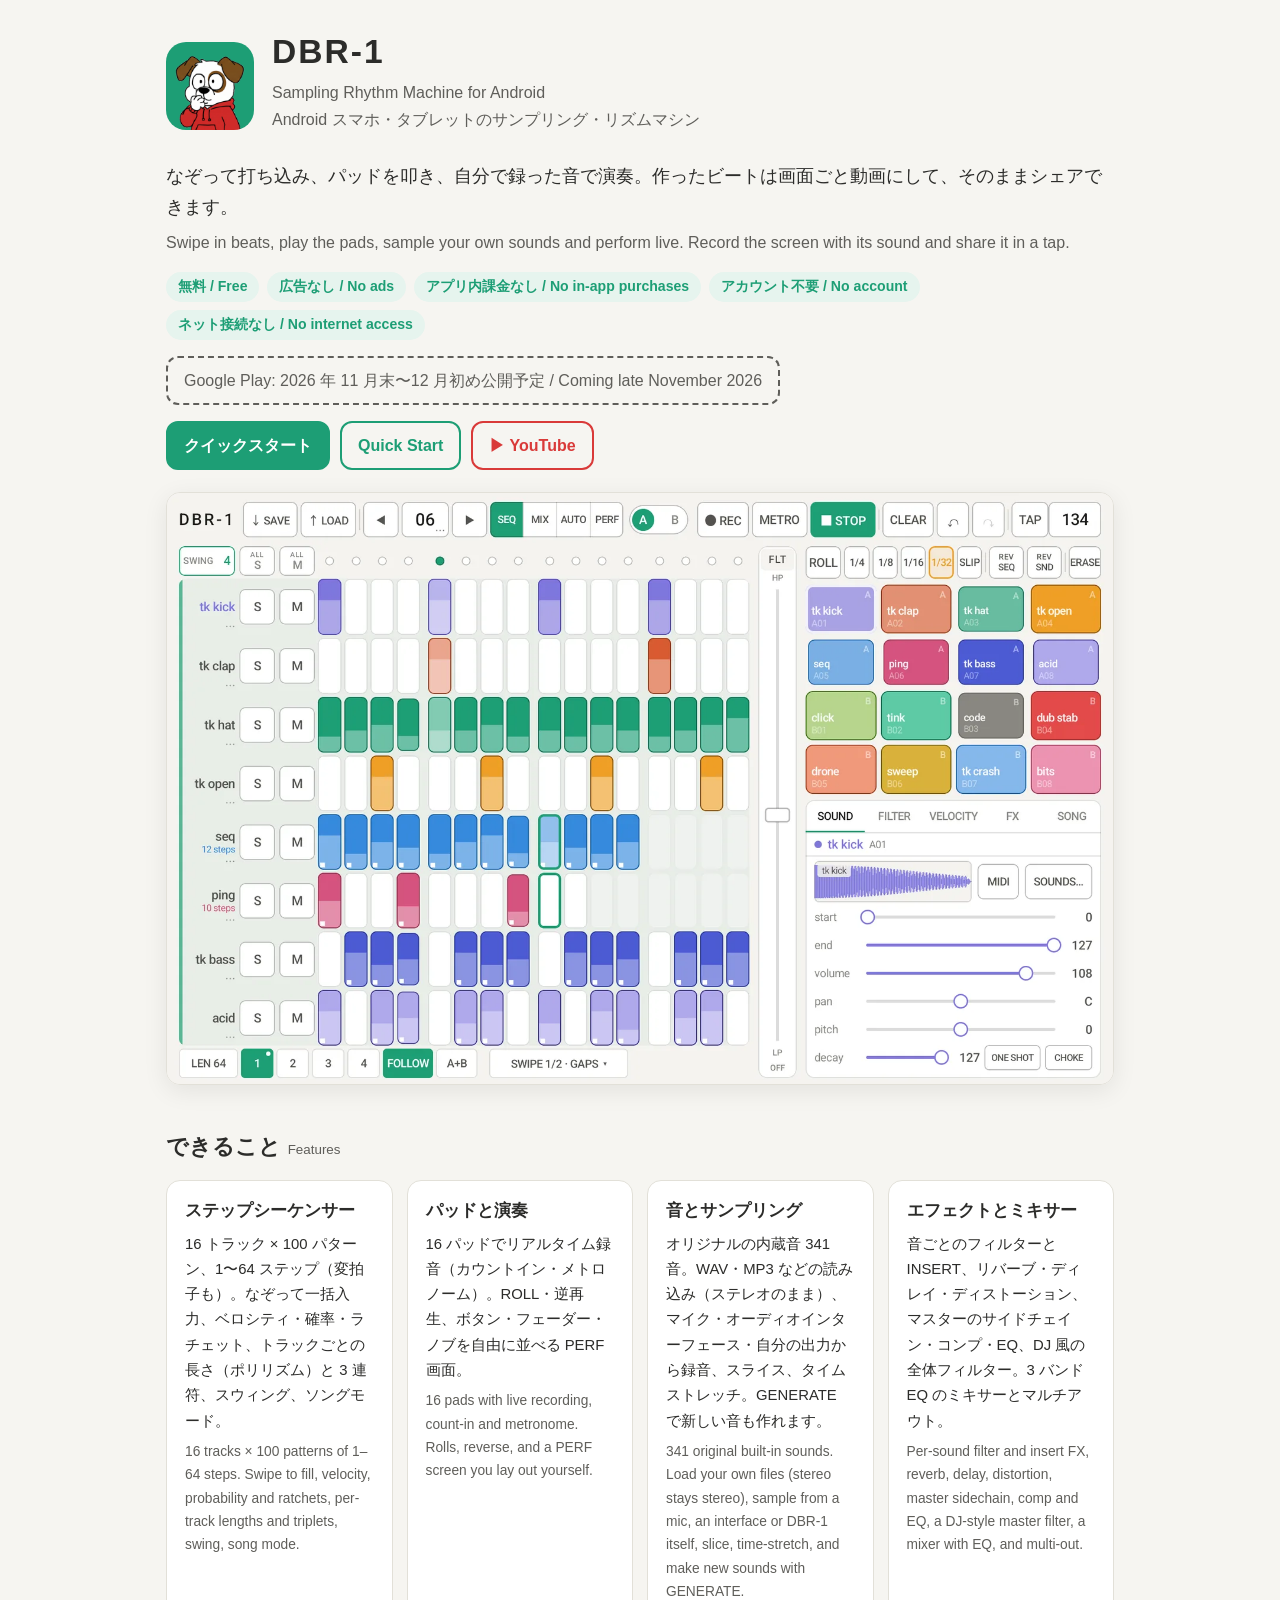
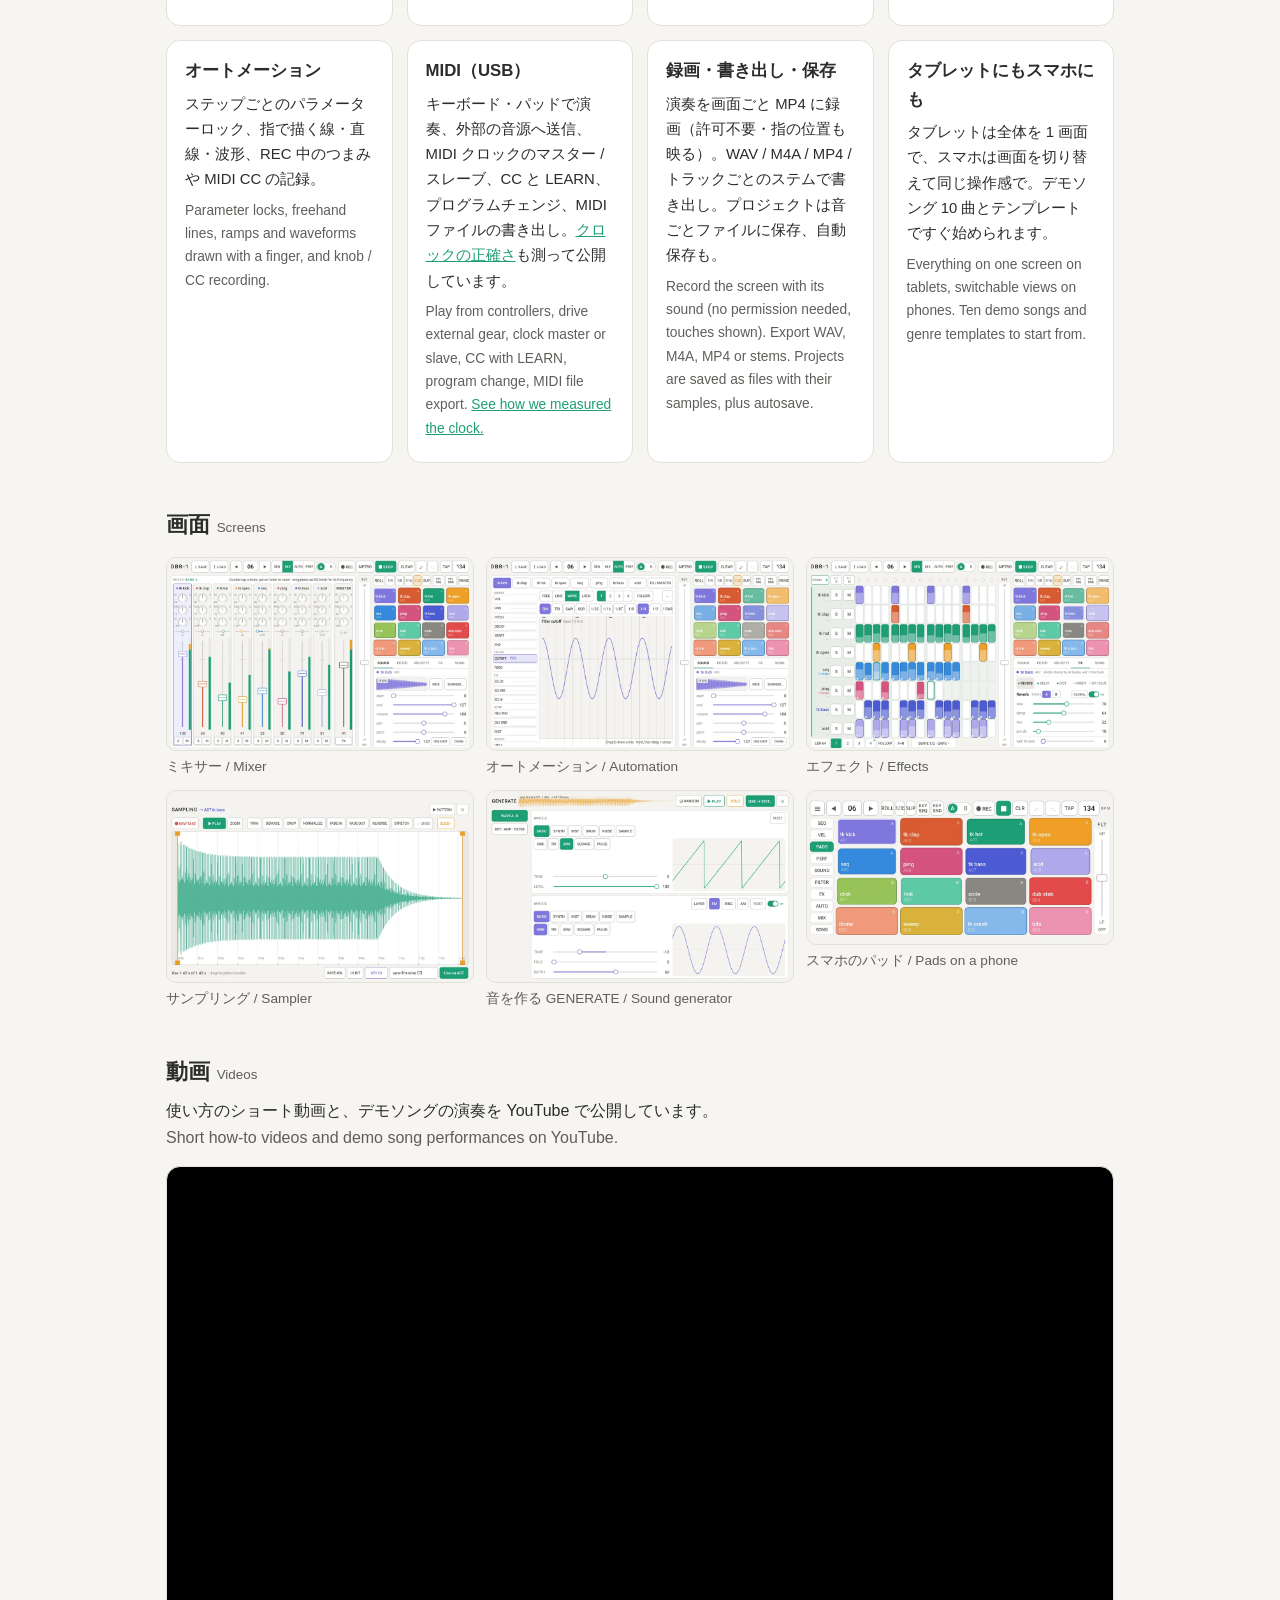
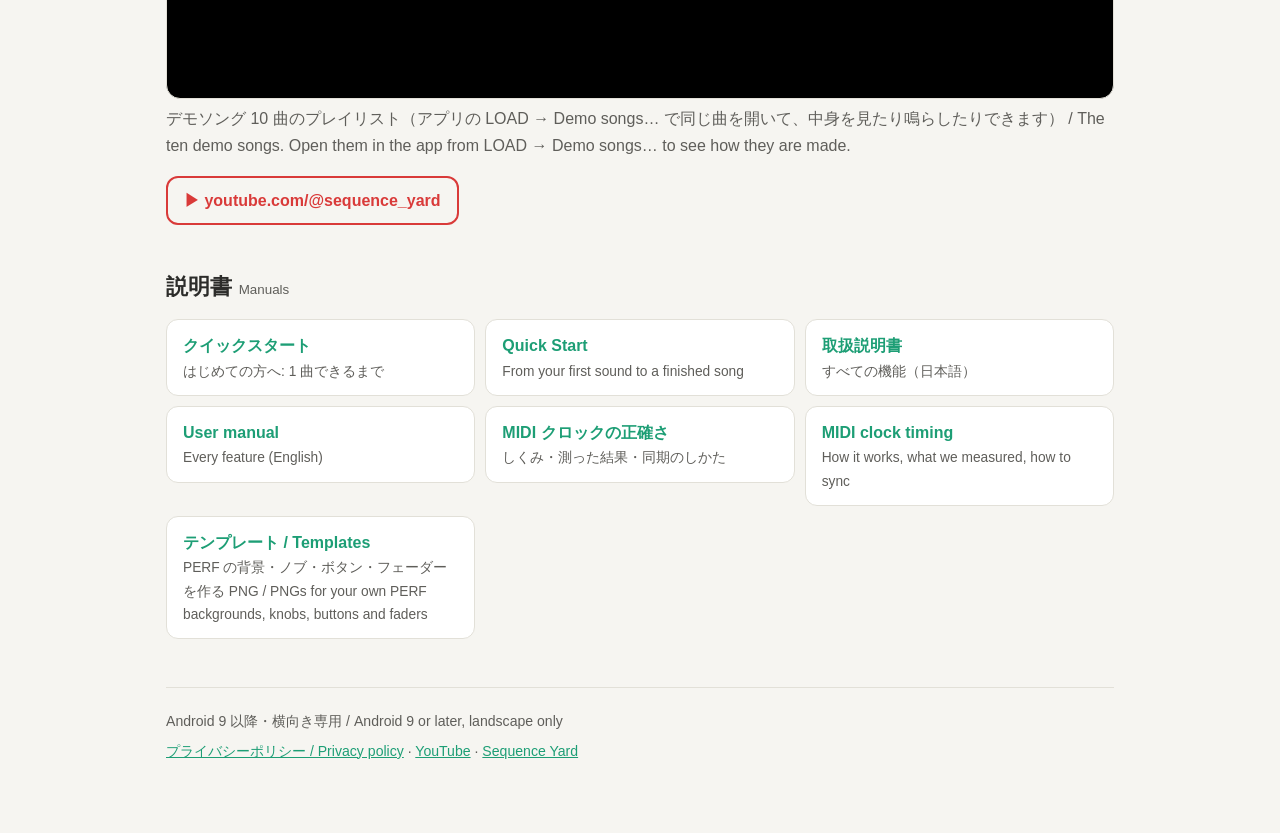
==== commit f19f502a: "DBR-1: 部品（ノブ・ボタン・フェーダー）のテンプレートと見本、説明書に MY SKIN Co-Authored-By: Claude Opus 5.5 <noreply@anthropic.co" ====
--- a/dbr1/index.html
+++ b/dbr1/index.html
@@ -157,7 +157,7 @@
   <li><a href="manual/en.html"><b>User manual</b><span>Every feature (English)</span></a></li>
   <li><a href="manual/midi-clock_ja.html"><b>MIDI クロックの正確さ</b><span>しくみ・測った結果・同期のしかた</span></a></li>
   <li><a href="manual/midi-clock_en.html"><b>MIDI clock timing</b><span>How it works, what we measured, how to sync</span></a></li>
-  <li><a href="templates/"><b>背景のテンプレート / Background templates</b><span>PERF の背景を作る PNG（タブレット・スマホ） / PNGs for your own PERF backgrounds</span></a></li>
+  <li><a href="templates/"><b>テンプレート / Templates</b><span>PERF の背景・ノブ・ボタン・フェーダーを作る PNG / PNGs for your own PERF backgrounds, knobs, buttons and faders</span></a></li>
 </ul>
 
 <footer>
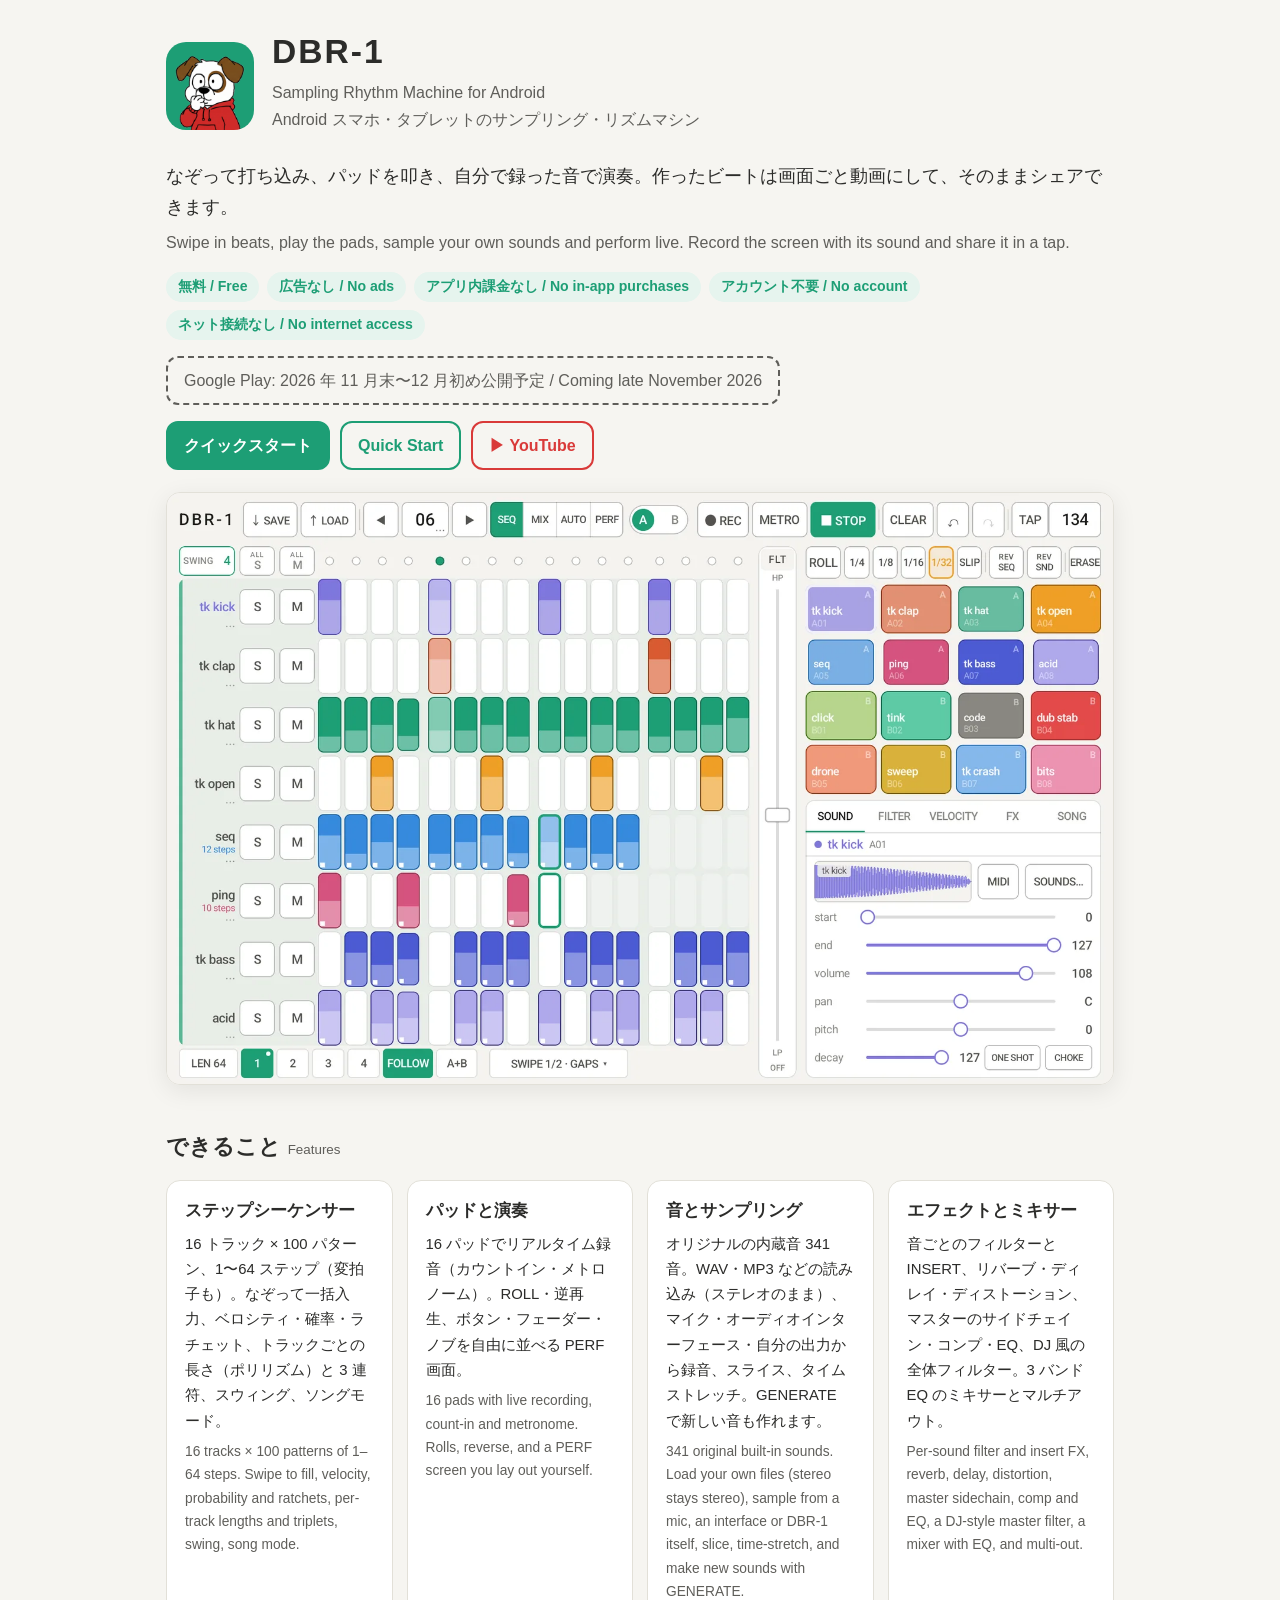
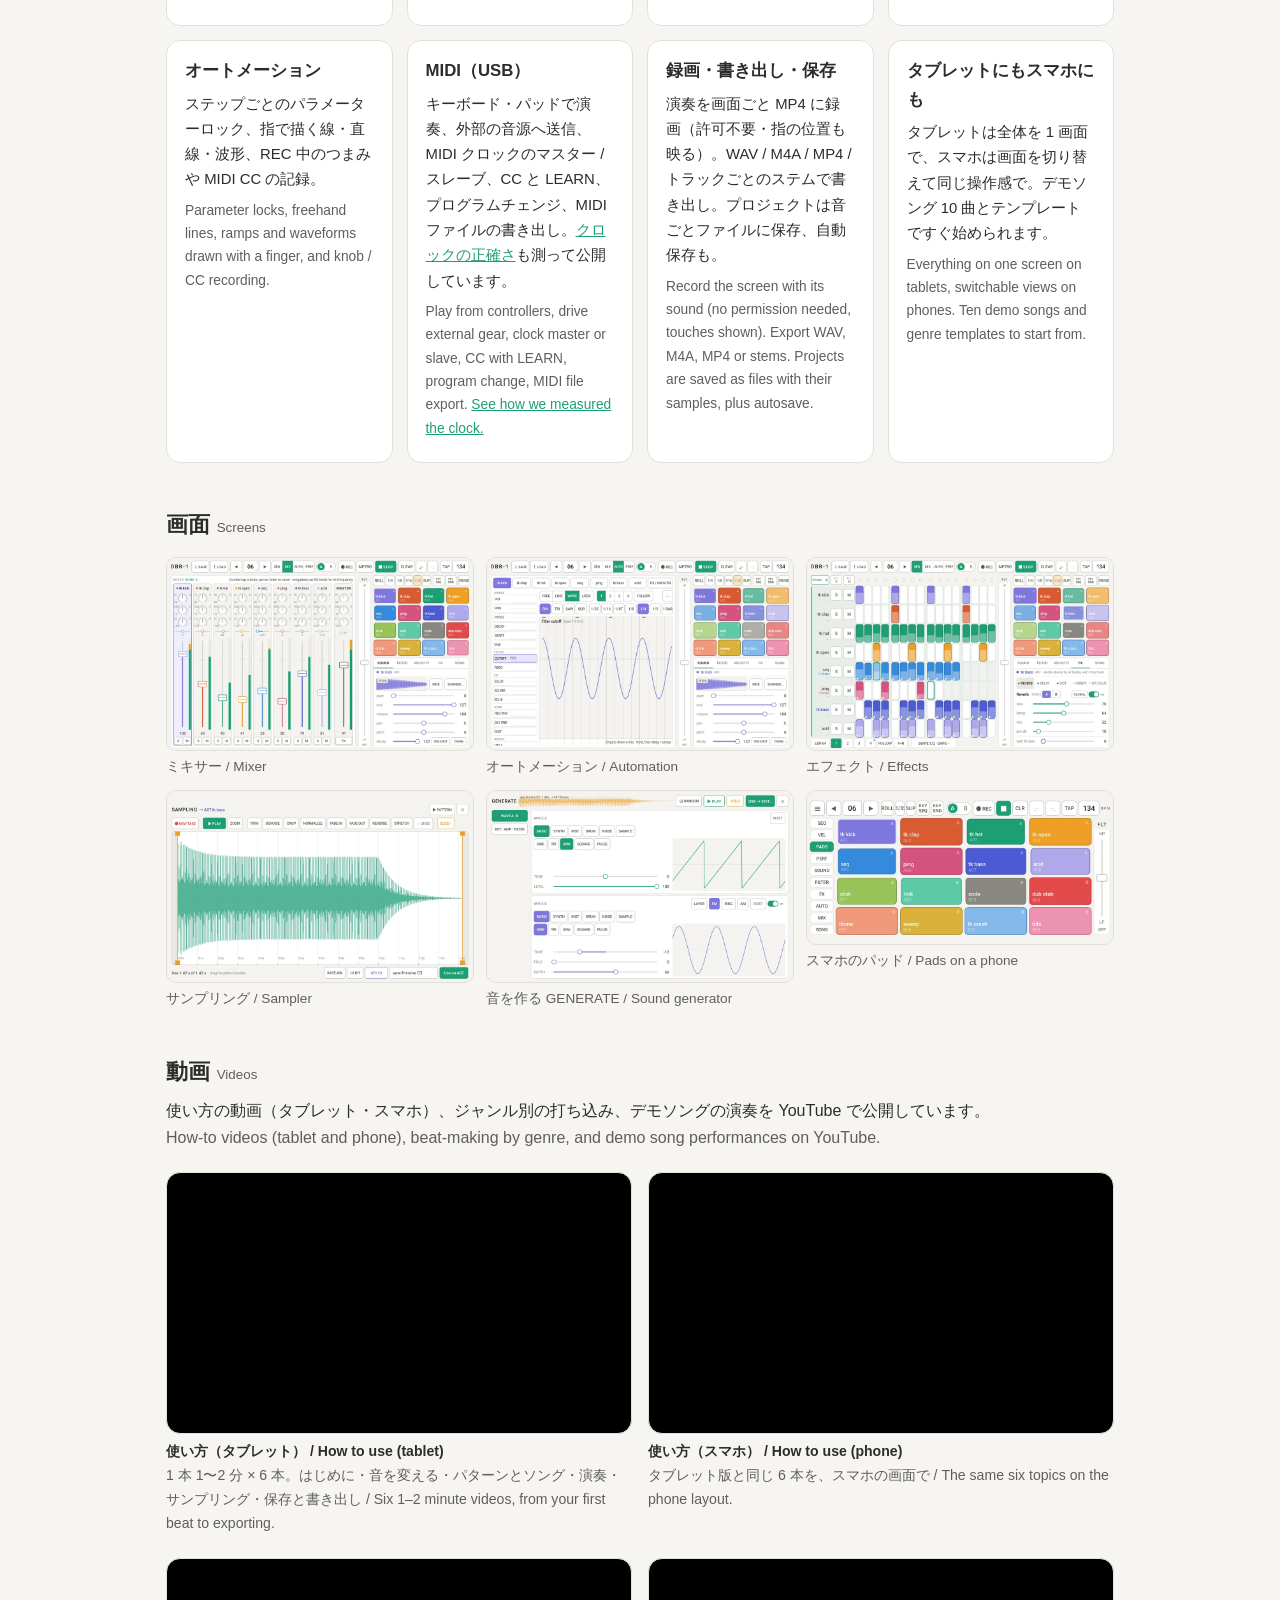
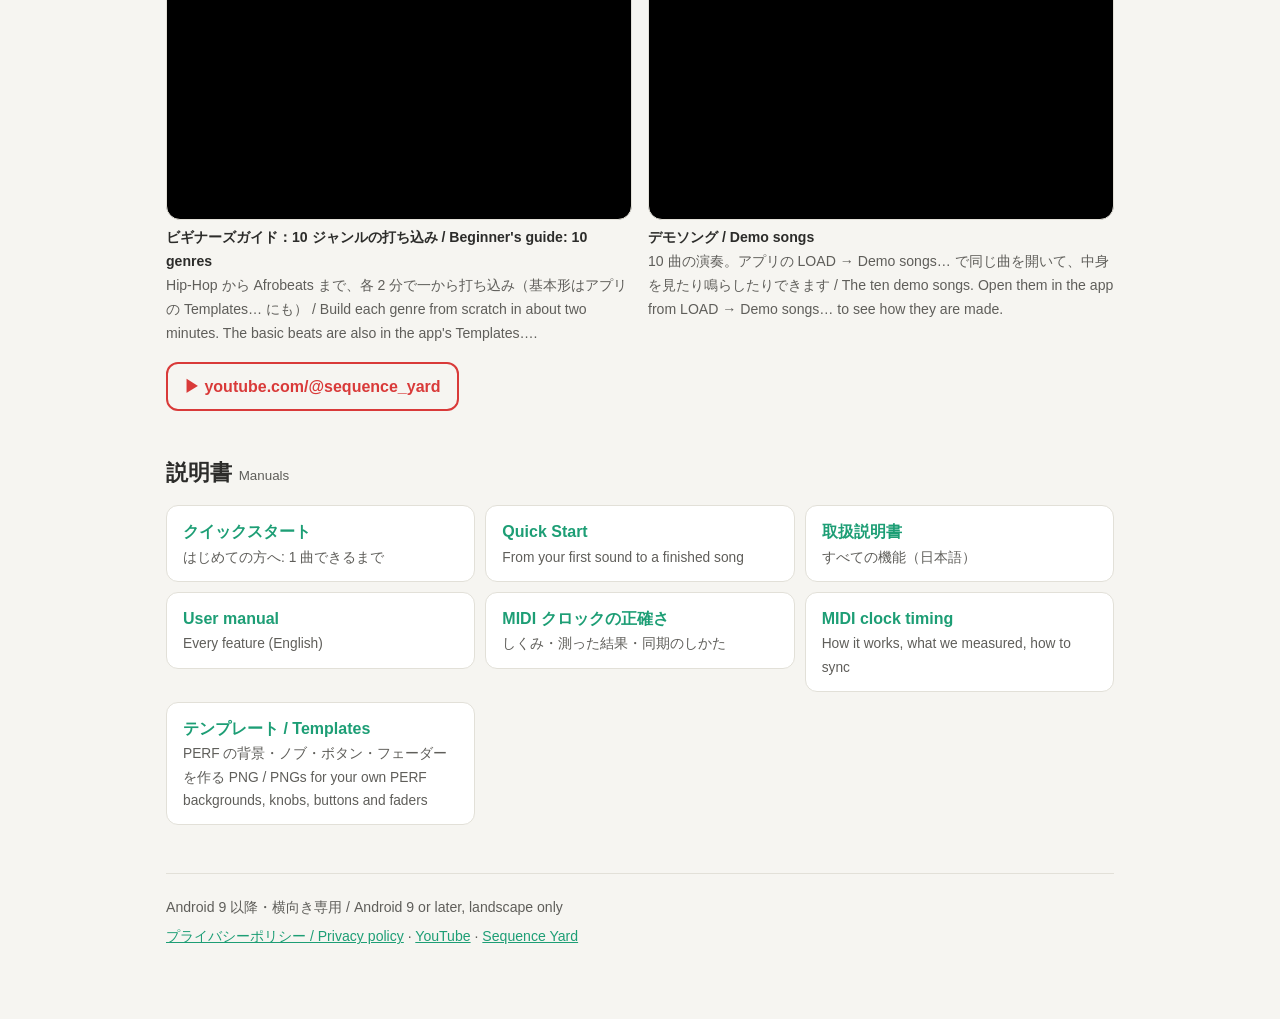
==== commit b3cfbb5d: "DBR-1: 動画に使い方（タブレット・スマホ）とビギナーズガイドの再生リストを埋め込み Co-Authored-By: Claude Opus 5.5 <noreply@anthropic.com>" ====
--- a/dbr1/index.html
+++ b/dbr1/index.html
@@ -57,6 +57,10 @@
   ul.links a span { display:block; color:var(--sub); font-size:.86em; }
   .video { position:relative; aspect-ratio:16/9; margin:14px 0 6px; border-radius:14px; overflow:hidden; border:1px solid var(--line); background:#000; }
   .video iframe { position:absolute; inset:0; width:100%; height:100%; border:0; }
+  .vgrid { display:grid; grid-template-columns:repeat(auto-fill,minmax(min(340px,100%),1fr)); gap:8px 16px; margin-top:6px; }
+  .vgrid figure { margin:0; }
+  .vgrid figcaption { font-size:.88em; color:var(--sub); }
+  .vgrid figcaption b { color:var(--text); display:block; }
   footer { margin-top:48px; padding-top:16px; border-top:1px solid var(--line); color:var(--sub); font-size:.88em; }
 </style>
 </head>
@@ -144,9 +148,25 @@
 </div>
 
 <h2>動画<small>Videos</small></h2>
-<p>使い方のショート動画と、デモソングの演奏を YouTube で公開しています。<br><span class="sub">Short how-to videos and demo song performances on YouTube.</span></p>
-<div class="video"><iframe src="https://www.youtube-nocookie.com/embed/videoseries?list=PLN99t_O-VNWo" title="DBR-1 Demo Songs（デモソングのプレイリスト / demo song playlist）" loading="lazy" allow="accelerometer; autoplay; clipboard-write; encrypted-media; gyroscope; picture-in-picture; web-share" referrerpolicy="strict-origin-when-cross-origin" allowfullscreen></iframe></div>
-<p class="sub">デモソング 10 曲のプレイリスト（アプリの LOAD → Demo songs… で同じ曲を開いて、中身を見たり鳴らしたりできます） / The ten demo songs. Open them in the app from LOAD → Demo songs… to see how they are made.</p>
+<p>使い方の動画（タブレット・スマホ）、ジャンル別の打ち込み、デモソングの演奏を YouTube で公開しています。<br><span class="sub">How-to videos (tablet and phone), beat-making by genre, and demo song performances on YouTube.</span></p>
+<div class="vgrid">
+  <figure>
+    <div class="video"><iframe src="https://www.youtube-nocookie.com/embed/videoseries?list=PLSx_kr9O_YZ0" title="DBR-1 使い方（タブレット） / How to use DBR-1 (tablet)" loading="lazy" allow="accelerometer; autoplay; clipboard-write; encrypted-media; gyroscope; picture-in-picture; web-share" referrerpolicy="strict-origin-when-cross-origin" allowfullscreen></iframe></div>
+    <figcaption><b>使い方（タブレット） / How to use (tablet)</b>1 本 1〜2 分 × 6 本。はじめに・音を変える・パターンとソング・演奏・サンプリング・保存と書き出し / Six 1–2 minute videos, from your first beat to exporting.</figcaption>
+  </figure>
+  <figure>
+    <div class="video"><iframe src="https://www.youtube-nocookie.com/embed/videoseries?list=PLLqSBPtJowA8" title="DBR-1 使い方（スマホ） / How to use DBR-1 (phone)" loading="lazy" allow="accelerometer; autoplay; clipboard-write; encrypted-media; gyroscope; picture-in-picture; web-share" referrerpolicy="strict-origin-when-cross-origin" allowfullscreen></iframe></div>
+    <figcaption><b>使い方（スマホ） / How to use (phone)</b>タブレット版と同じ 6 本を、スマホの画面で / The same six topics on the phone layout.</figcaption>
+  </figure>
+  <figure>
+    <div class="video"><iframe src="https://www.youtube-nocookie.com/embed/videoseries?list=PLHKmZyR0xdRw" title="DBR-1 ビギナーズガイド：10 ジャンルの打ち込み / Beginner's guide: beat-making in 10 genres" loading="lazy" allow="accelerometer; autoplay; clipboard-write; encrypted-media; gyroscope; picture-in-picture; web-share" referrerpolicy="strict-origin-when-cross-origin" allowfullscreen></iframe></div>
+    <figcaption><b>ビギナーズガイド：10 ジャンルの打ち込み / Beginner's guide: 10 genres</b>Hip-Hop から Afrobeats まで、各 2 分で一から打ち込み（基本形はアプリの Templates… にも） / Build each genre from scratch in about two minutes. The basic beats are also in the app's Templates….</figcaption>
+  </figure>
+  <figure>
+    <div class="video"><iframe src="https://www.youtube-nocookie.com/embed/videoseries?list=PLN99t_O-VNWo" title="DBR-1 Demo Songs（デモソングのプレイリスト / demo song playlist）" loading="lazy" allow="accelerometer; autoplay; clipboard-write; encrypted-media; gyroscope; picture-in-picture; web-share" referrerpolicy="strict-origin-when-cross-origin" allowfullscreen></iframe></div>
+    <figcaption><b>デモソング / Demo songs</b>10 曲の演奏。アプリの LOAD → Demo songs… で同じ曲を開いて、中身を見たり鳴らしたりできます / The ten demo songs. Open them in the app from LOAD → Demo songs… to see how they are made.</figcaption>
+  </figure>
+</div>
 <div class="btns"><a class="btn yt" href="https://www.youtube.com/@sequence_yard" target="_blank" rel="noopener">▶ youtube.com/@sequence_yard</a></div>
 
 <h2>説明書<small>Manuals</small></h2>
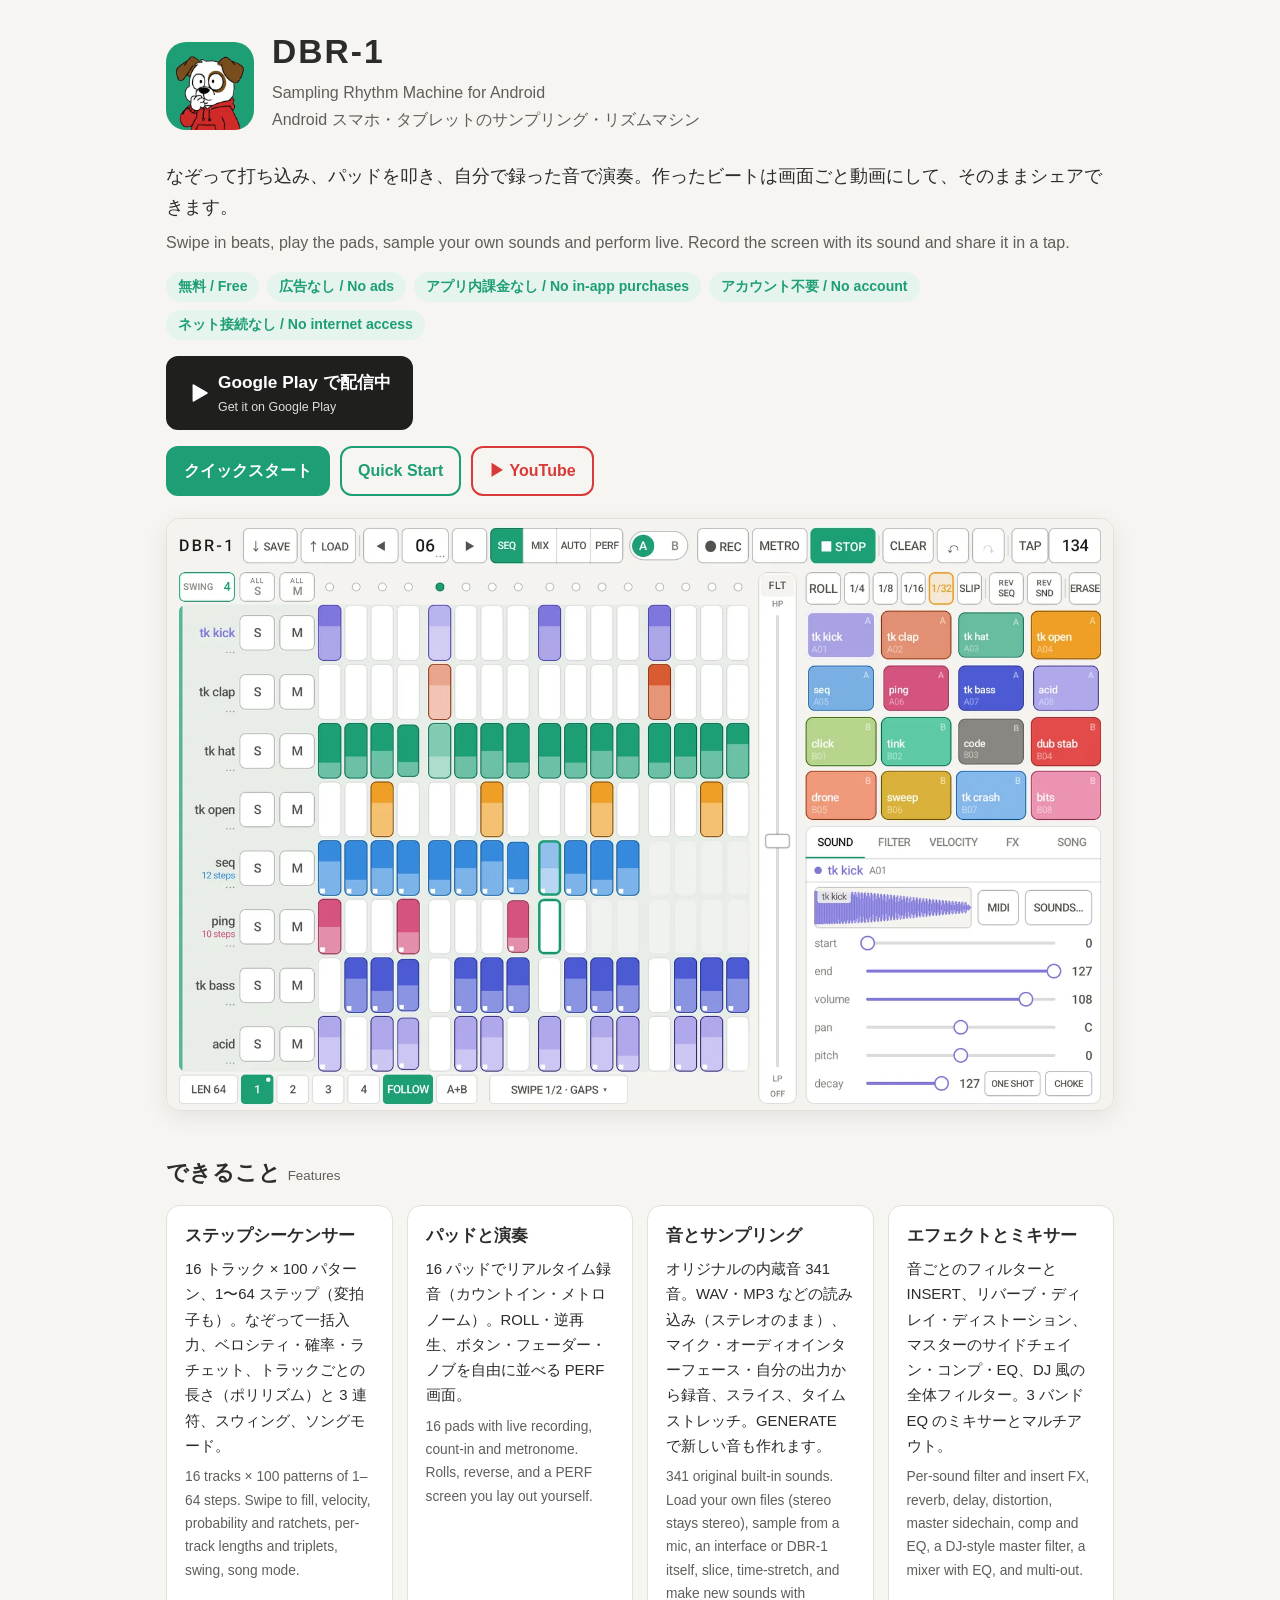
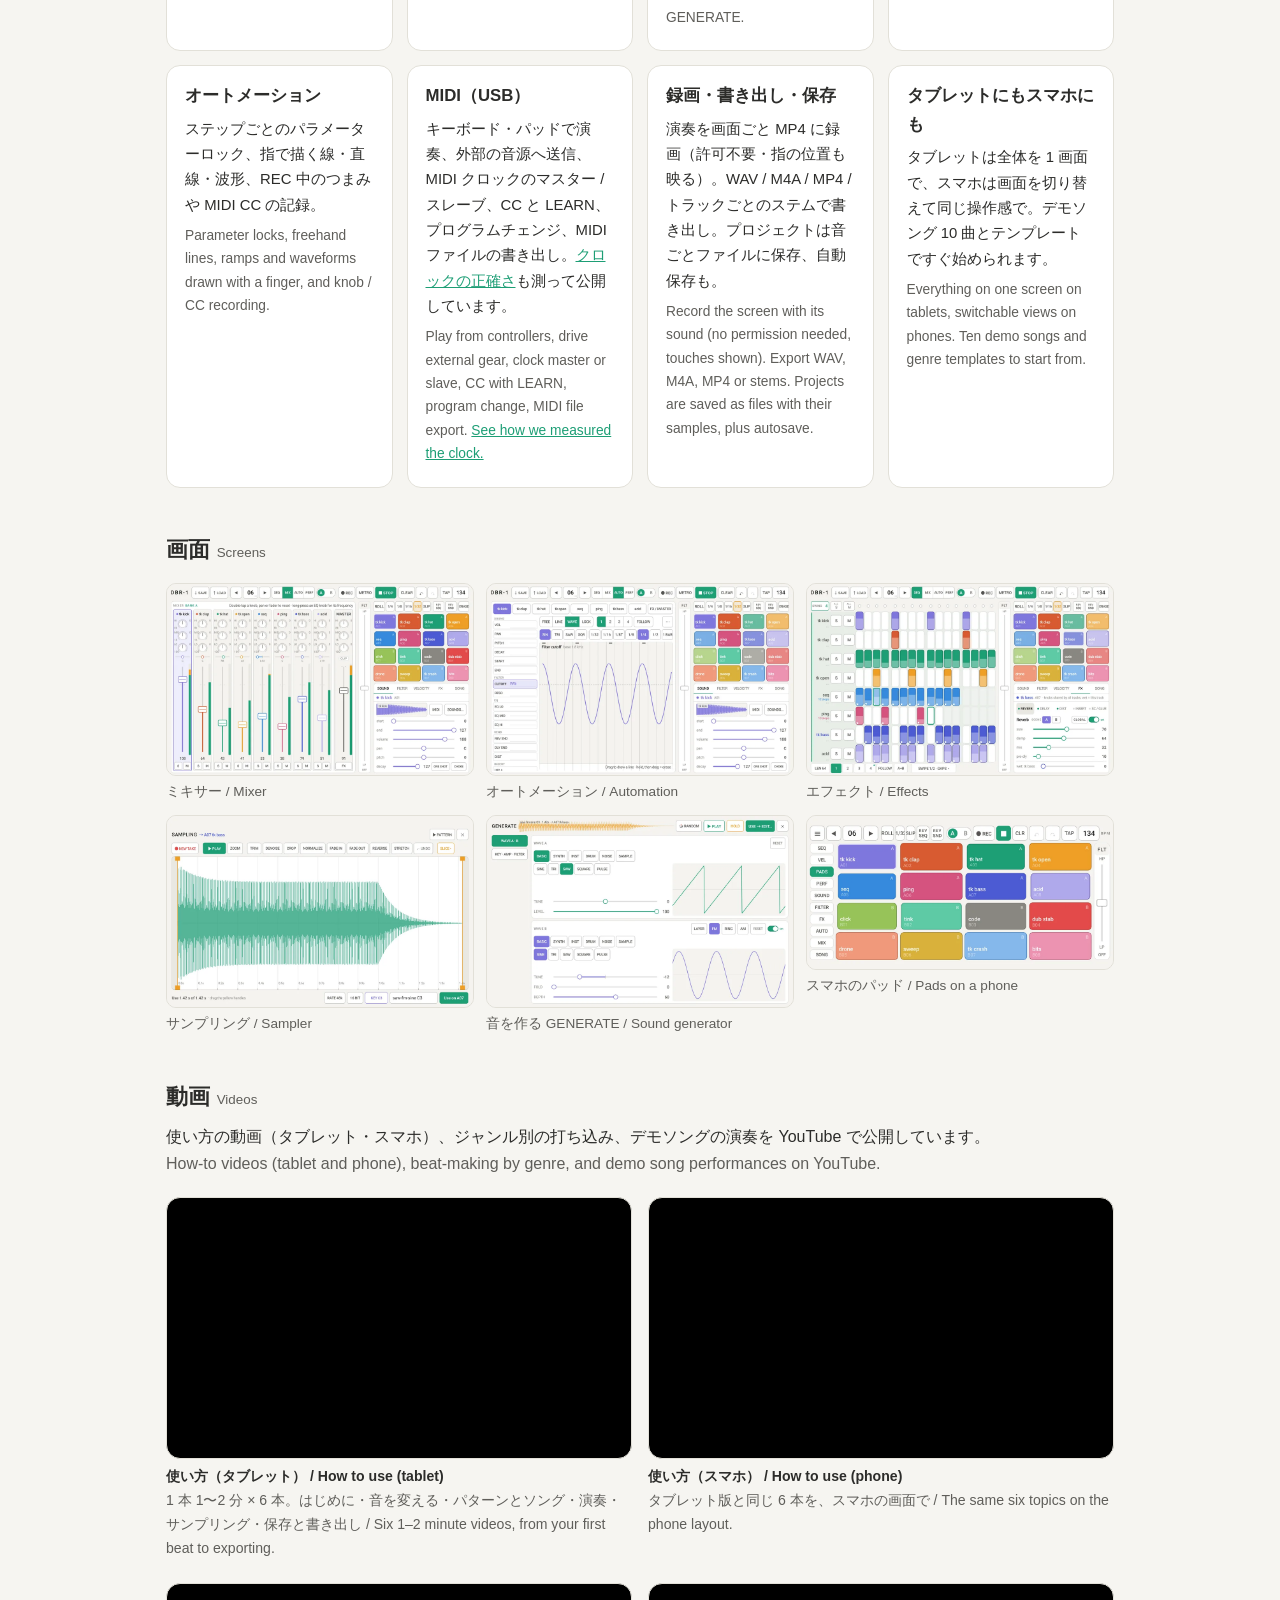
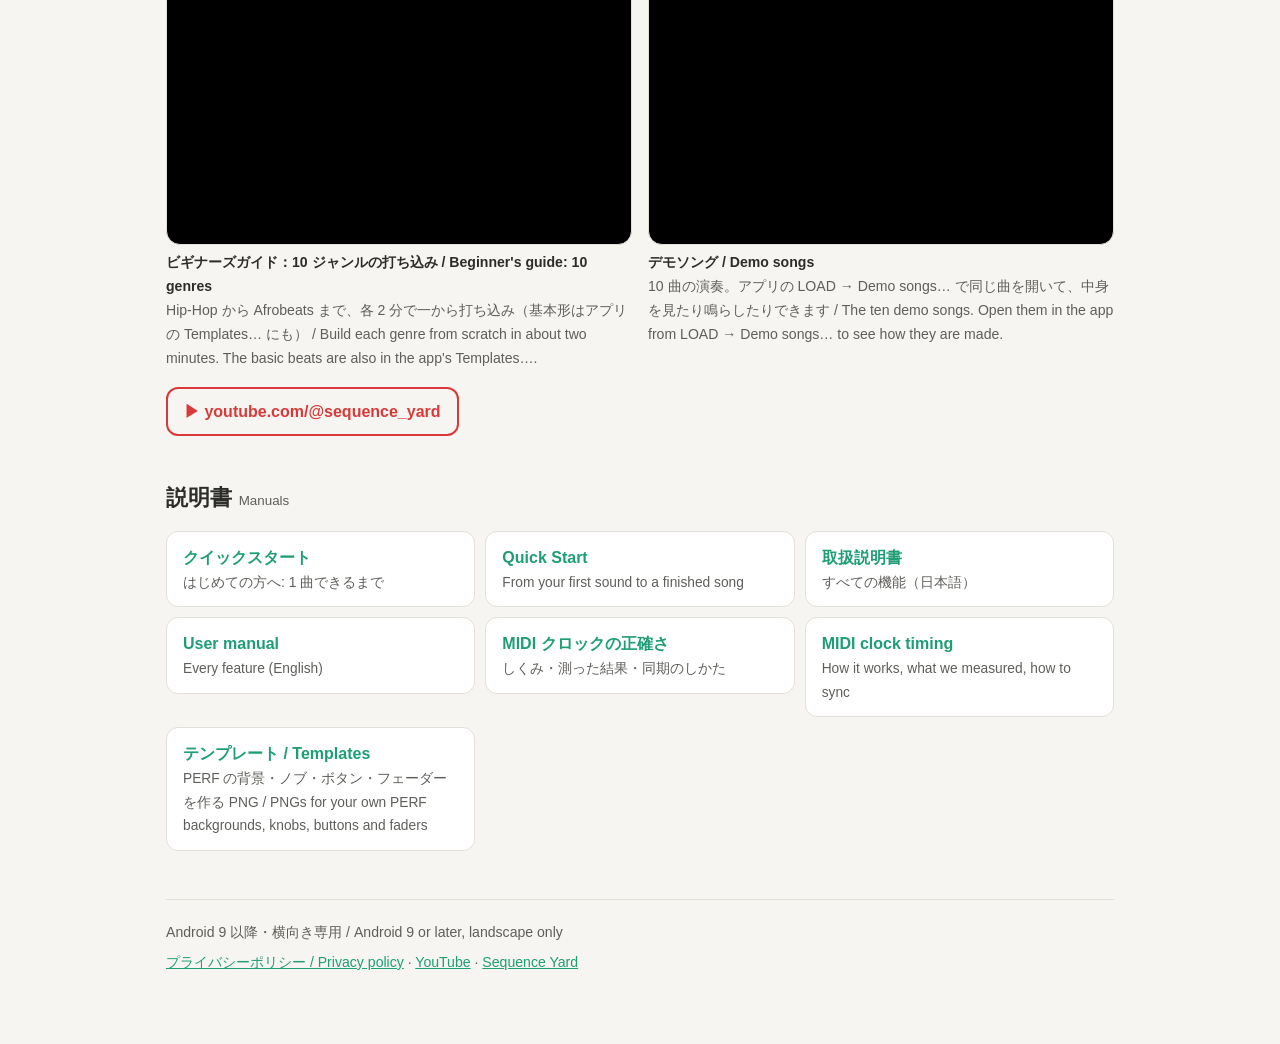
==== commit 7a1fcb7b: "DBR-1: 公開予定の表示を Google Play で配信中（ストアへのリンク）に Co-Authored-By: Claude Opus 5.5 <noreply@anthropic.com> " ====
--- a/dbr1/index.html
+++ b/dbr1/index.html
@@ -14,7 +14,7 @@
 <meta property="og:image" content="https://sequence-yard.github.io/dbr1/og.png">
 <meta property="og:locale" content="ja_JP">
 <meta name="twitter:card" content="summary_large_image">
-<script type="application/ld+json">{"@context": "https://schema.org", "@type": "SoftwareApplication", "name": "DBR-1 Sampling Rhythm Machine", "alternateName": "DBR-1", "operatingSystem": "Android", "applicationCategory": "MultimediaApplication", "description": "DBR-1 is a sampling rhythm machine (drum machine and beat maker) for Android phones and tablets: 16-track step sequencer, pads, sampling, FX, automation and MIDI. Free, no ads, no in-app purchases.", "url": "https://sequence-yard.github.io/dbr1/", "image": "https://sequence-yard.github.io/dbr1/icon.png", "screenshot": "https://sequence-yard.github.io/dbr1/img/tablet_1_sequencer.webp", "inLanguage": ["ja", "en"], "offers": {"@type": "Offer", "price": "0", "priceCurrency": "USD"}, "author": {"@type": "Organization", "name": "Sequence Yard", "url": "https://sequence-yard.github.io/", "sameAs": ["https://www.youtube.com/@sequence_yard"]}}</script>
+<script type="application/ld+json">{"@context": "https://schema.org", "@type": "SoftwareApplication", "name": "DBR-1 Sampling Rhythm Machine", "alternateName": "DBR-1", "operatingSystem": "Android", "applicationCategory": "MultimediaApplication", "description": "DBR-1 is a sampling rhythm machine (drum machine and beat maker) for Android phones and tablets: 16-track step sequencer, pads, sampling, FX, automation and MIDI. Free, no ads, no in-app purchases.", "url": "https://sequence-yard.github.io/dbr1/", "image": "https://sequence-yard.github.io/dbr1/icon.png", "screenshot": "https://sequence-yard.github.io/dbr1/img/tablet_1_sequencer.webp", "inLanguage": ["ja", "en"], "offers": {"@type": "Offer", "price": "0", "priceCurrency": "USD"}, "installUrl": "https://play.google.com/store/apps/details?id=com.sy.dbr1.app", "downloadUrl": "https://play.google.com/store/apps/details?id=com.sy.dbr1.app", "author": {"@type": "Organization", "name": "Sequence Yard", "url": "https://sequence-yard.github.io/", "sameAs": ["https://www.youtube.com/@sequence_yard"]}}</script>
 <style>
   :root { --bg:#f6f5f1; --card:#fff; --text:#2c2c2a; --sub:#5f5e5a; --line:#e2e0d8; --accent:#1d9e75; --chip:#e6f4ee; --yt:#d93a39; }
   @media (prefers-color-scheme: dark) {
@@ -39,7 +39,9 @@
   .btns { display:flex; flex-wrap:wrap; gap:10px; margin:16px 0 8px; }
   .btn { display:inline-flex; align-items:center; gap:8px; border-radius:12px; padding:9px 16px; font-weight:bold; text-decoration:none; border:2px solid var(--accent); }
   .btn.main { background:var(--accent); color:#fff; }
-  .btn.soon { border-style:dashed; color:var(--sub); border-color:var(--sub); cursor:default; font-weight:normal; }
+  .btn.play { background:#1f1f1e; border-color:#1f1f1e; color:#fff; padding:10px 20px; font-size:1.08em; }
+  .btn.play small { display:block; font-weight:normal; font-size:.72em; opacity:.85; }
+  @media (prefers-color-scheme: dark) { .btn.play { background:#fff; border-color:#fff; color:#161616; } }
   .btn.yt { border-color:var(--yt); color:var(--yt); }
   .shot { margin:22px 0 0; border-radius:14px; overflow:hidden; border:1px solid var(--line); box-shadow:0 6px 24px rgba(0,0,0,.08); }
   .grid { display:grid; grid-template-columns:repeat(auto-fill,minmax(min(210px,100%),1fr)); gap:14px; margin-top:14px; }
@@ -83,7 +85,7 @@
 </ul>
 
 <div class="btns">
-  <span class="btn soon">Google Play: 2026 年 11 月末〜12 月初め公開予定 / Coming late November 2026</span>
+  <a class="btn play" href="https://play.google.com/store/apps/details?id=com.sy.dbr1.app" target="_blank" rel="noopener"><svg viewBox="0 0 24 24" width="22" height="22" aria-hidden="true"><path fill="currentColor" d="M5 3.5v17a1 1 0 0 0 1.5.86l14.5-8.5a1 1 0 0 0 0-1.72L6.5 2.64A1 1 0 0 0 5 3.5z"/></svg><span>Google Play で配信中<small>Get it on Google Play</small></span></a>
 </div>
 <div class="btns">
   <a class="btn main" href="manual/quick_ja.html">クイックスタート</a>
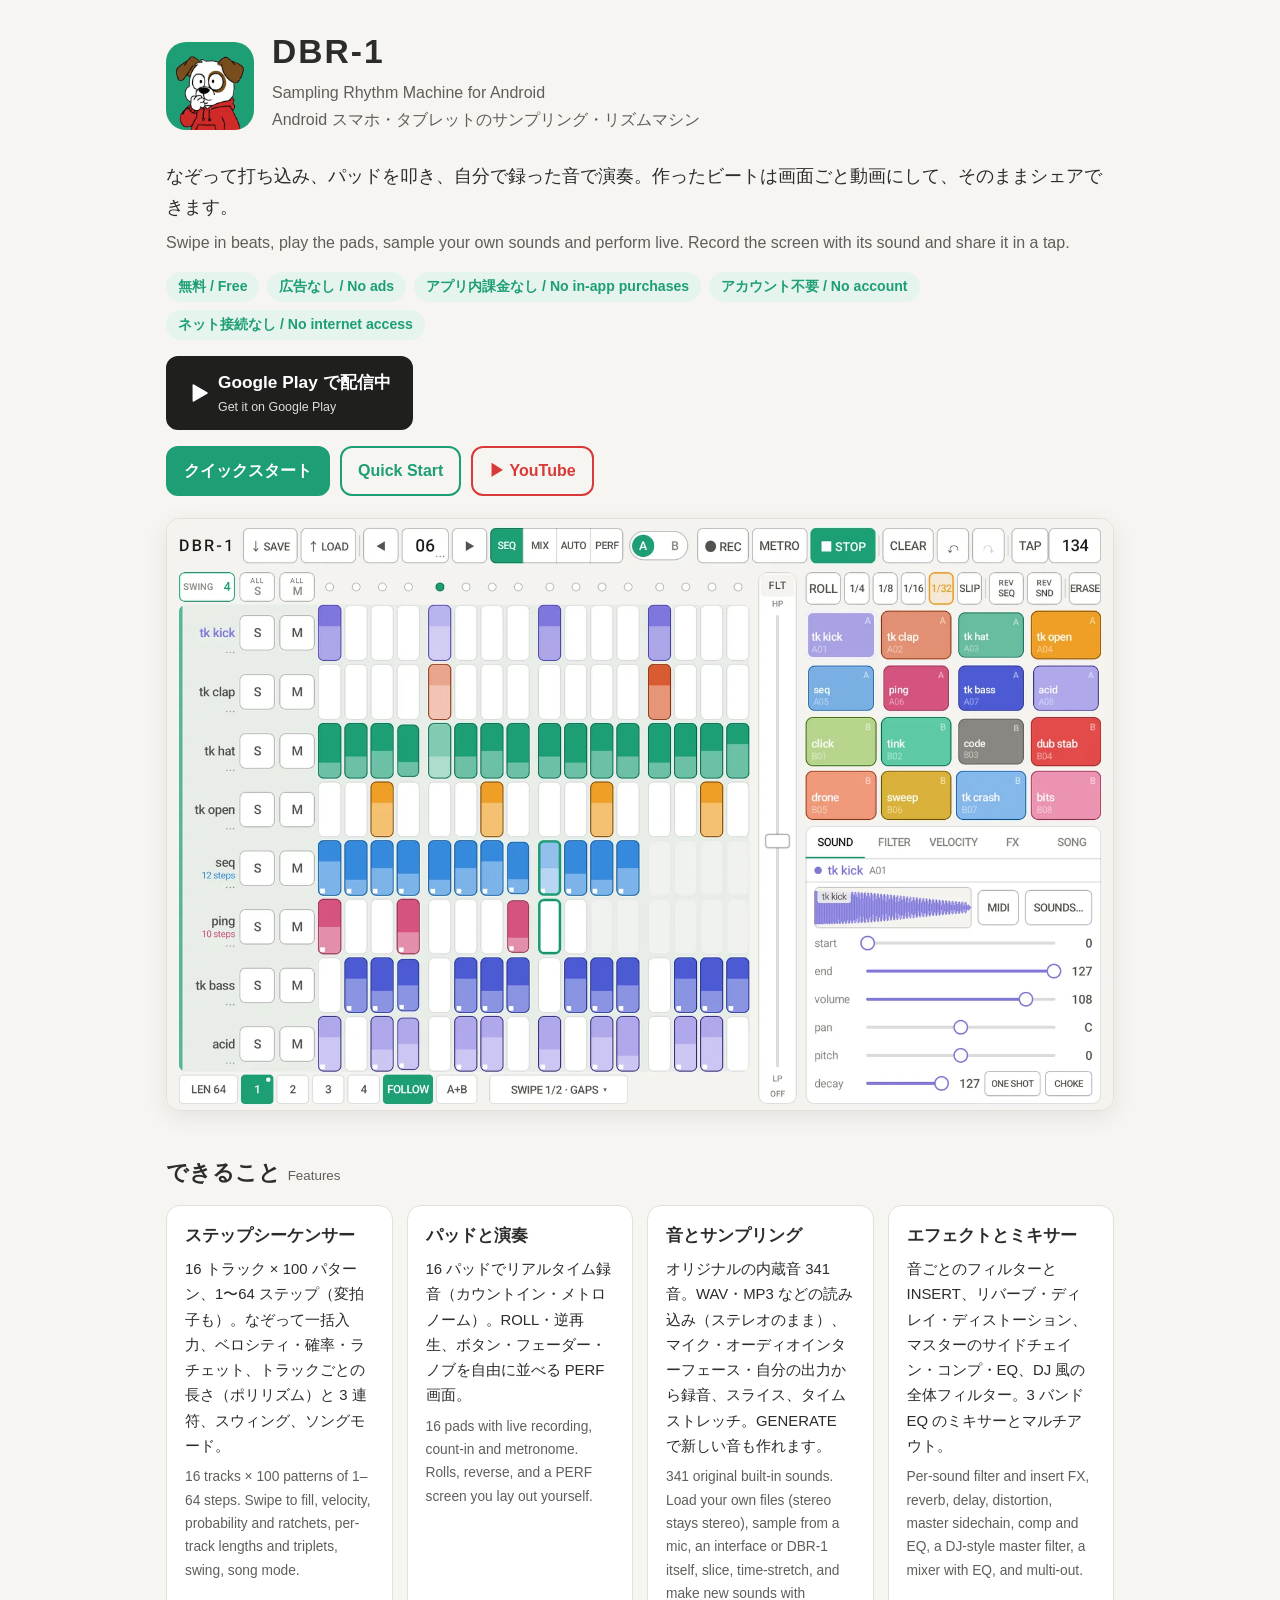
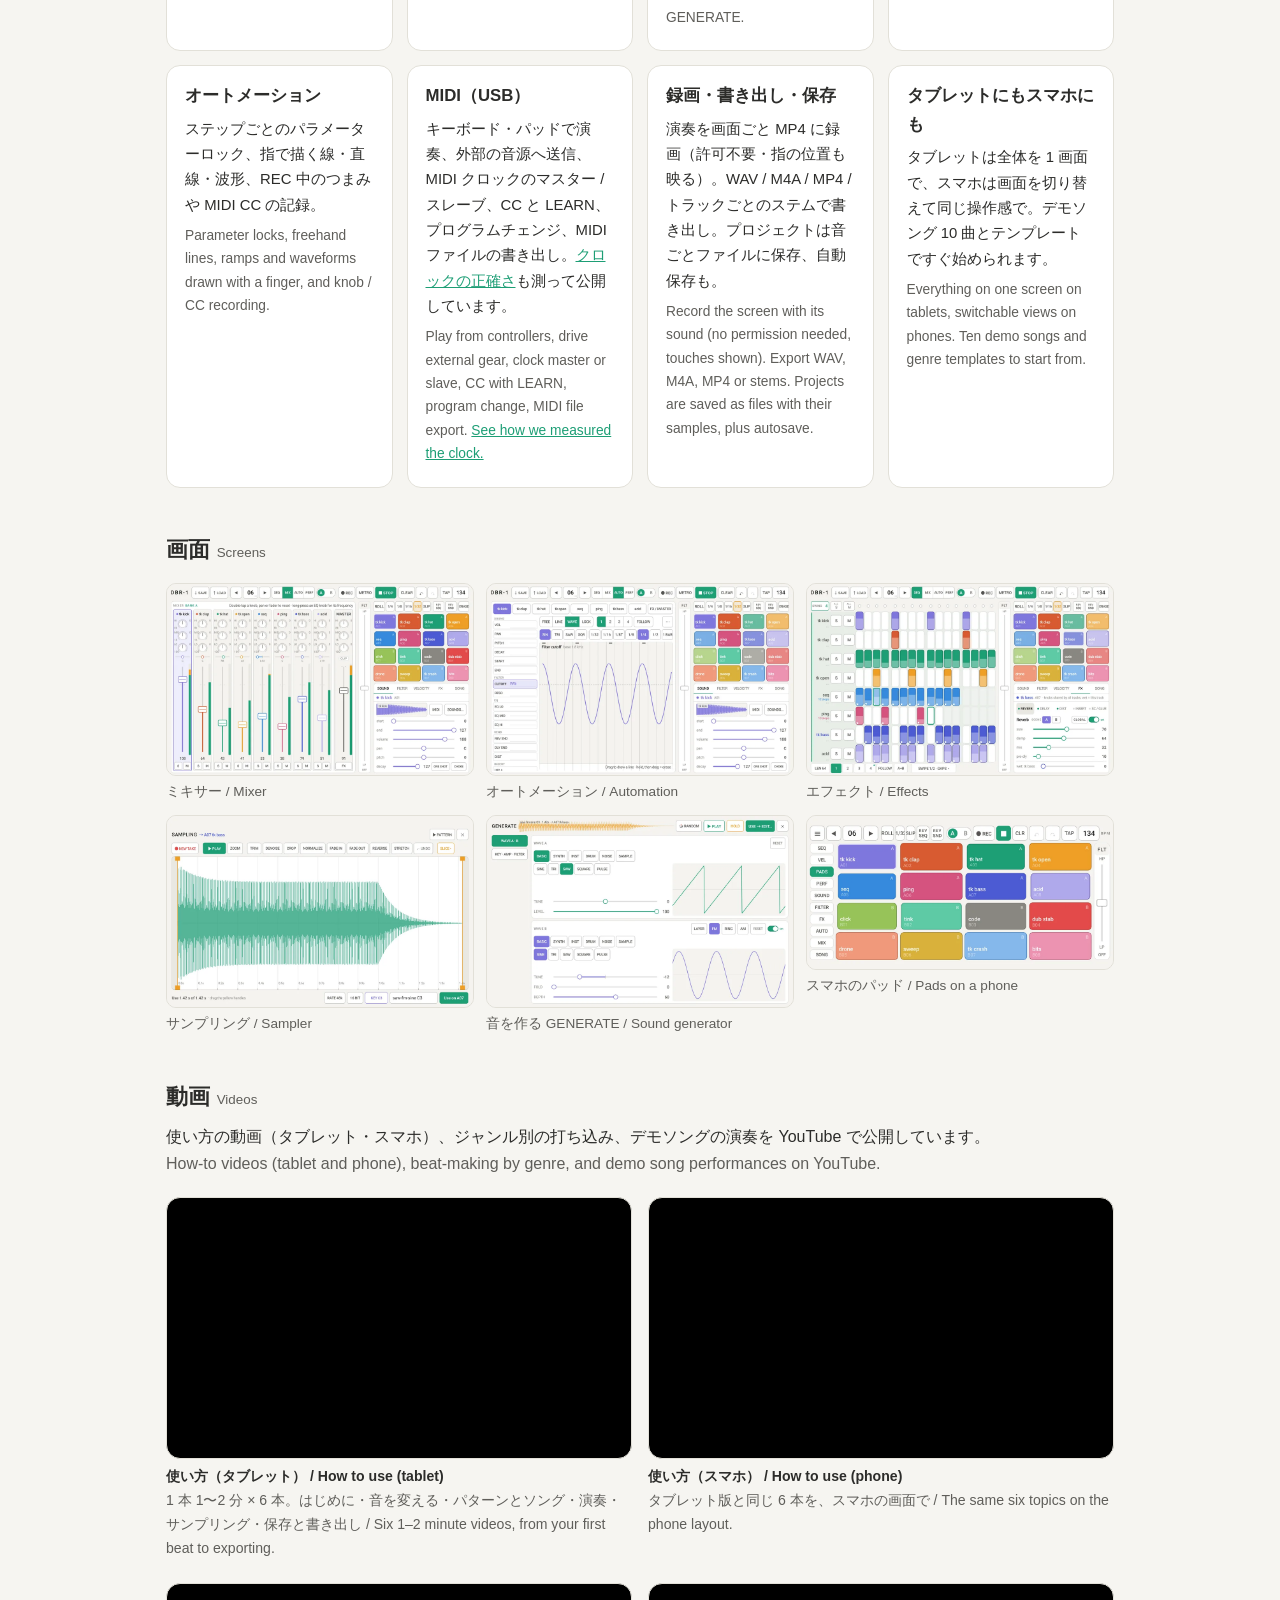
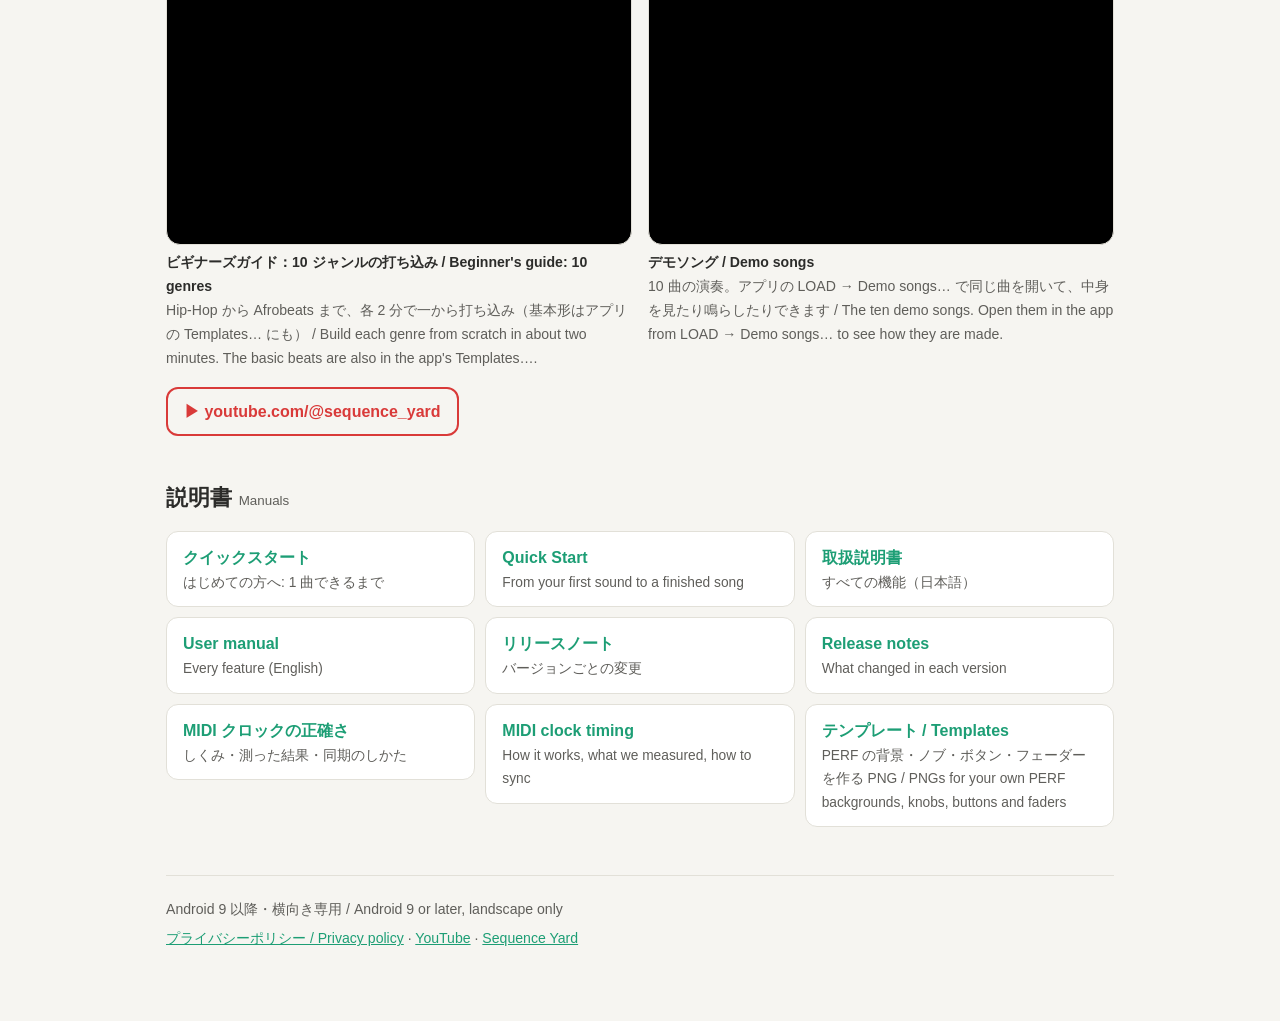
==== commit b2e6a9df: "DBR-1: リリースノートのページ（日本語・英語、製品版 1.0.0 以降） Co-Authored-By: Claude Opus 5.5 <noreply@anthropic.com> Clau" ====
--- a/dbr1/index.html
+++ b/dbr1/index.html
@@ -177,6 +177,8 @@
   <li><a href="manual/quick_en.html"><b>Quick Start</b><span>From your first sound to a finished song</span></a></li>
   <li><a href="manual/ja.html"><b>取扱説明書</b><span>すべての機能（日本語）</span></a></li>
   <li><a href="manual/en.html"><b>User manual</b><span>Every feature (English)</span></a></li>
+  <li><a href="manual/release-notes_ja.html"><b>リリースノート</b><span>バージョンごとの変更</span></a></li>
+  <li><a href="manual/release-notes_en.html"><b>Release notes</b><span>What changed in each version</span></a></li>
   <li><a href="manual/midi-clock_ja.html"><b>MIDI クロックの正確さ</b><span>しくみ・測った結果・同期のしかた</span></a></li>
   <li><a href="manual/midi-clock_en.html"><b>MIDI clock timing</b><span>How it works, what we measured, how to sync</span></a></li>
   <li><a href="templates/"><b>テンプレート / Templates</b><span>PERF の背景・ノブ・ボタン・フェーダーを作る PNG / PNGs for your own PERF backgrounds, knobs, buttons and faders</span></a></li>
